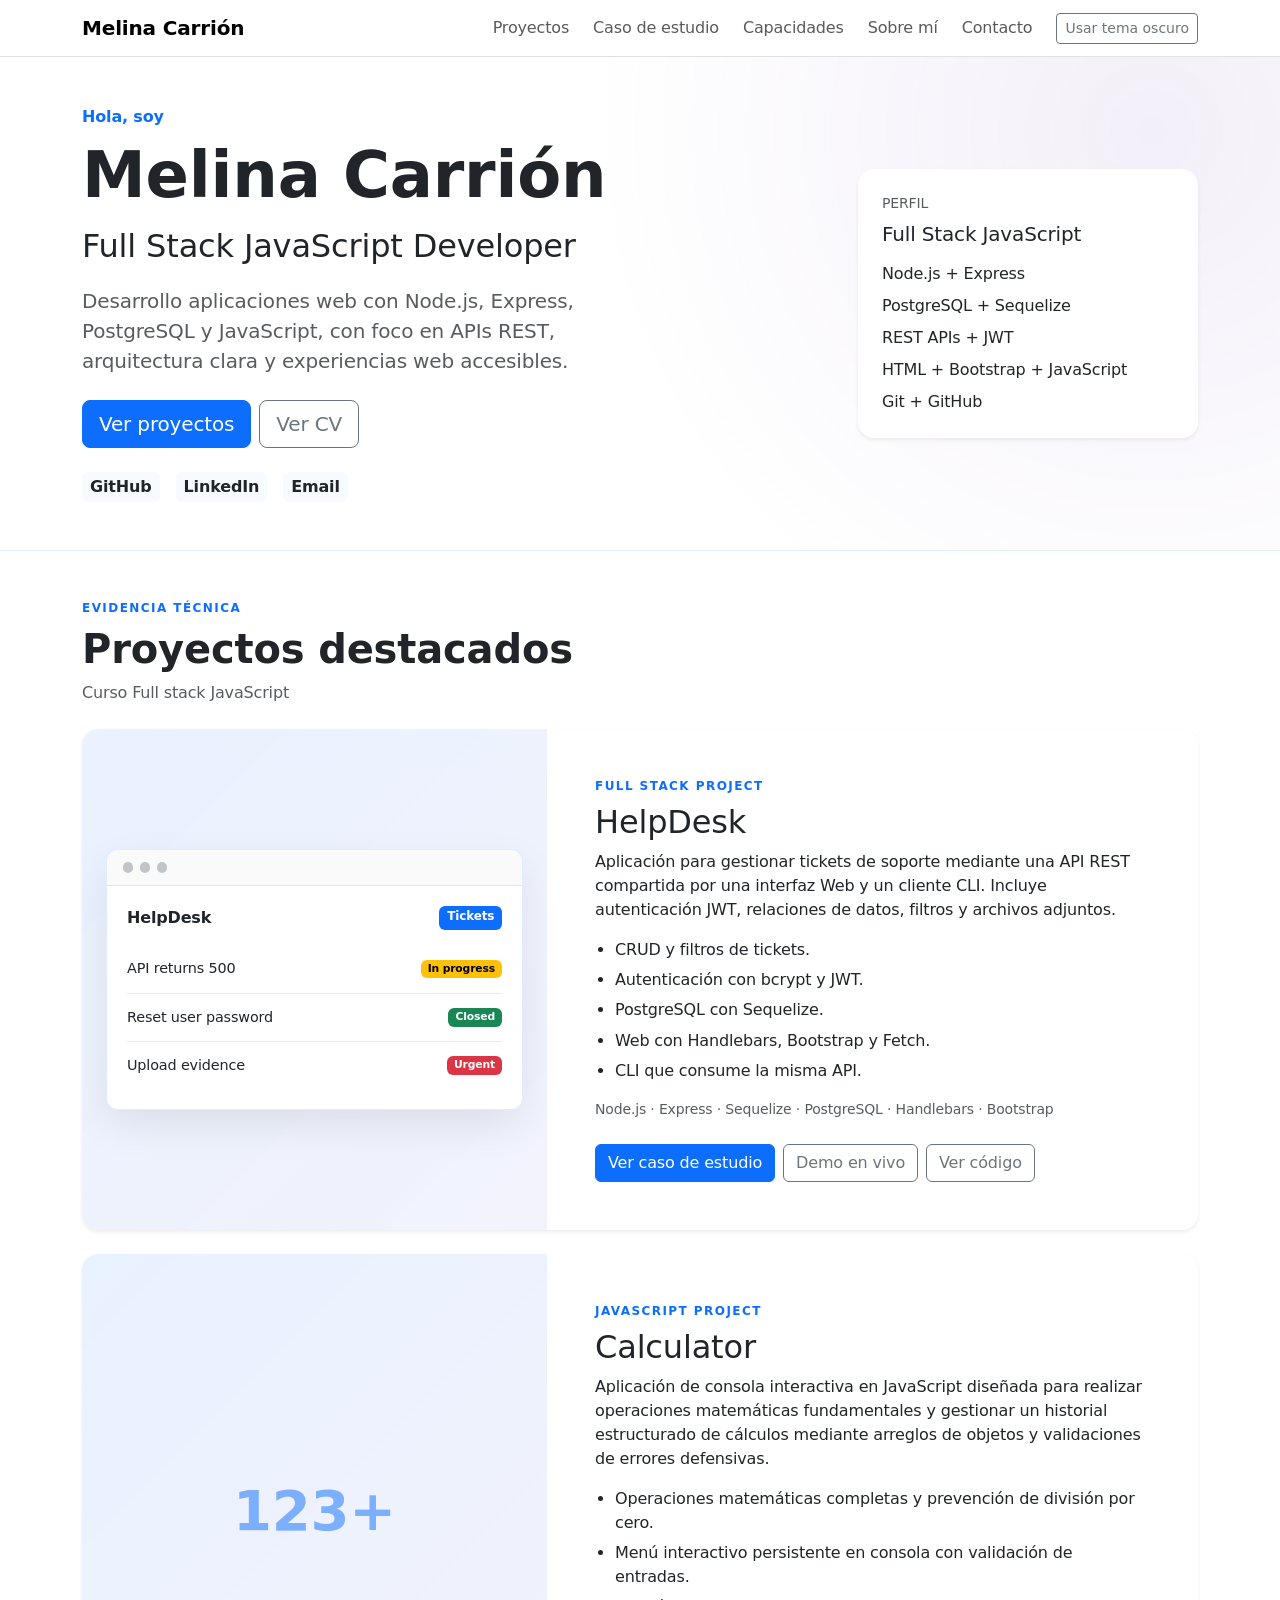
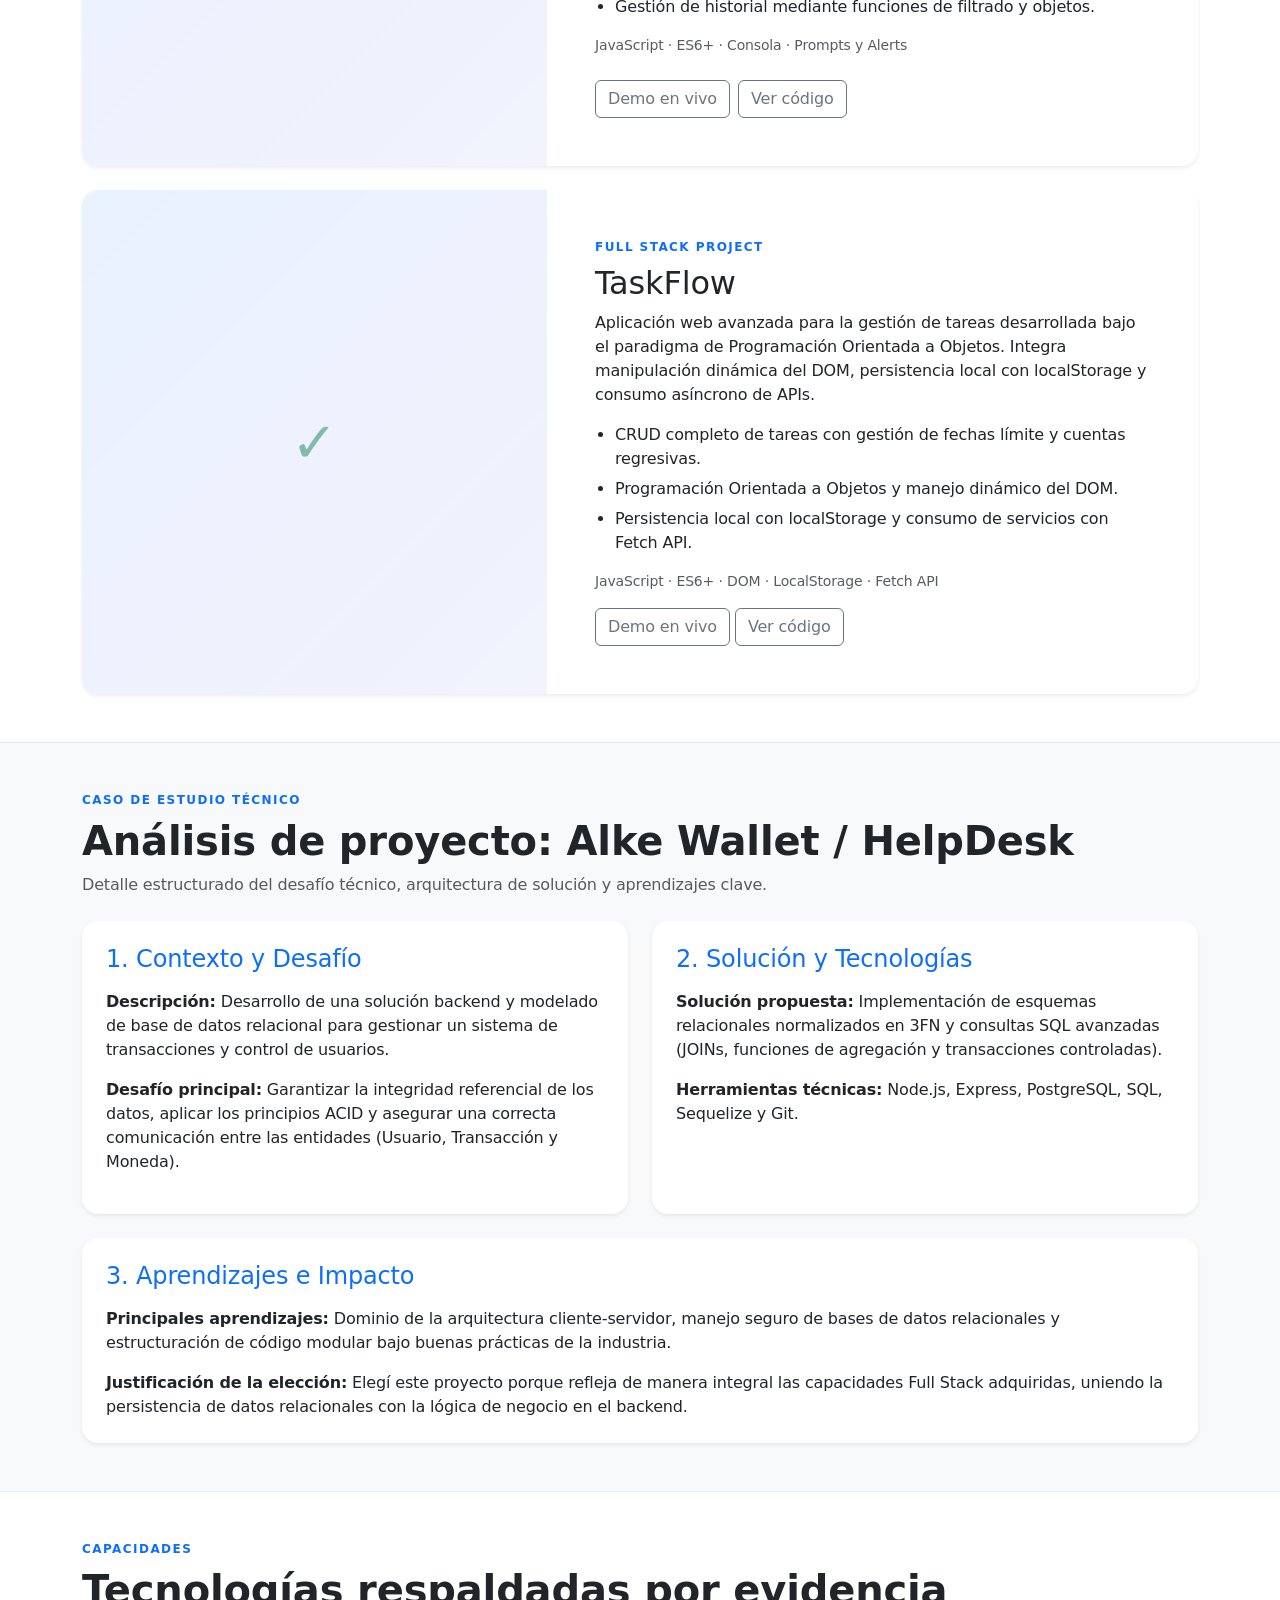
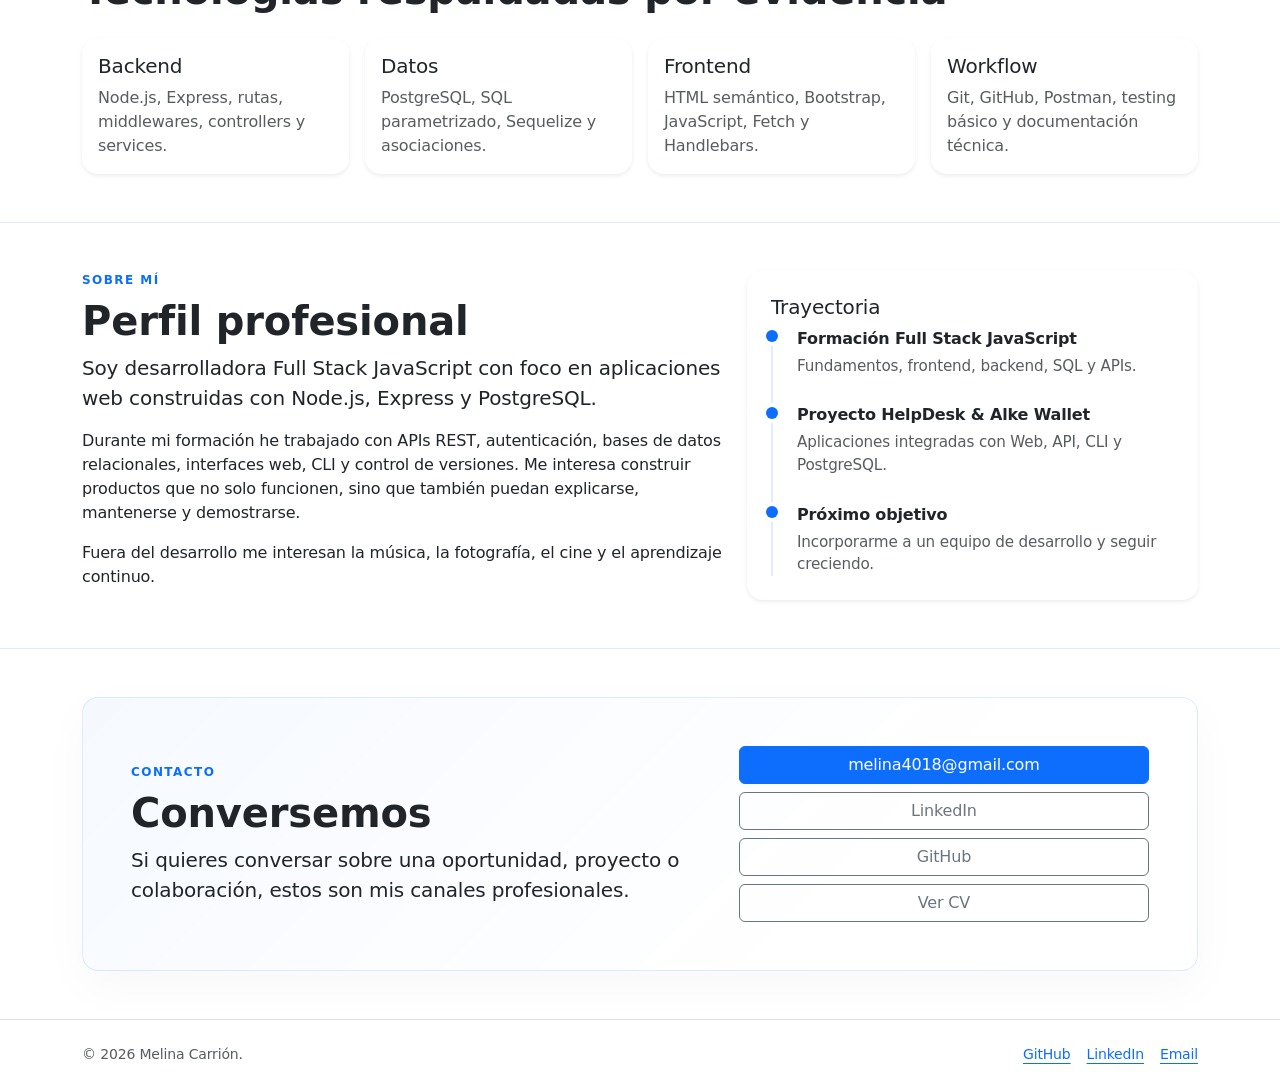
==== index.html @ 0a24166a "Actualización portafolio11" ====
<!DOCTYPE html>
<!--
  index.html
  ==========
  Página principal del portafolio.

  Responsabilidades:
  - presentar identidad profesional;
  - destacar proyectos;
  - mostrar capacidades y trayectoria;
  - mantener los enlaces de contacto a mano (Gmail, LinkedIn, GitHub);
  - entregar metadata SEO/social;
  - enlazar al CV y al caso de estudio de HelpDesk.

  Este archivo es ESTÁTICO: GitHub Pages puede publicarlo sin Node ni Express.
-->
<html lang="es" data-bs-theme="light">
<head>
  <!-- =========================================================
        1. METADATOS BASE DEL DOCUMENTO
        ========================================================= -->

  <!-- UTF-8 permite representar correctamente tildes, ñ y otros caracteres. -->
  <meta charset="UTF-8">
  <!--
    Viewport responsive:
    hace que el ancho de la página siga el ancho real del dispositivo.
  -->
  <meta name="viewport" content="width=device-width, initial-scale=1">

  <!--
    <title>:
    aparece en la pestaña del navegador y es una señal importante para SEO.
    Debe identificar a la persona y su rol sin ser genérico.
  -->
  <title>Melina Carrión | Full Stack JavaScript Developer</title>
  <!--
    Meta description:
    resume la página para buscadores y puede utilizarse como snippet.
  -->
  <meta
    name="description"
    content="Portafolio de Melina Carrión, desarrolladora Full Stack JavaScript. Proyectos con Node.js, Express, PostgreSQL y APIs REST."
  >
  <!--
    index,follow:
    permitimos que la Home sea indexada y que los crawlers sigan sus enlaces.
    No es necesario declararlo siempre, pero aquí lo dejamos explícito.
  -->
  <meta name="robots" content="index,follow">

  <!--
    REEMPLAZAR carrion-cabello y portfolio por los datos reales antes de publicar.
  -->
  <link
    rel="canonical"
    href="https://carrion-cabello.github.io/portfolio/"
  >

  <!-- =========================================================
        2. OPEN GRAPH Y PREVIEWS SOCIALES
        ========================================================= -->

  <meta
    property="og:title"
    content="Melina Carrión — Full Stack JavaScript Developer"
  >
  <meta
    property="og:description"
    content="Portafolio con proyectos Full Stack JavaScript en Node.js, Express y PostgreSQL."
  >
  <meta property="og:type" content="website">
  <meta
    property="og:url"
    content="https://carrion-cabello.github.io/portfolio/"
  >

  <!--
    Twitter/X Card:
    conjunto de metadatos complementarios para previews sociales.
  -->
  <meta name="twitter:card" content="summary">
  <meta
    name="twitter:title"
    content="Melina Carrión — Full Stack JavaScript Developer"
  >
  <meta
    name="twitter:description"
    content="Portafolio con proyectos Full Stack JavaScript."
  >

  <!-- =========================================================
        3. TEMA CLARO / OSCURO ANTES DEL PRIMER PINTADO
        ========================================================= -->

  <script>
    (() => {
      const savedTheme = localStorage.getItem("portfolio-theme");
      const preferredTheme = window.matchMedia("(prefers-color-scheme: dark)").matches
        ? "dark"
        : "light";

      document.documentElement.setAttribute(
        "data-bs-theme",
        savedTheme ?? preferredTheme
      );
    })();
  </script>

  <!-- =========================================================
        4. DATOS ESTRUCTURADOS JSON-LD
        ========================================================= -->

  <script type="application/ld+json">
  {
    "@context": "https://schema.org",
    "@graph": [
      {
        "@type": "Person",
        "@id": "https://carrion-cabello.github.io/portfolio/#person",
        "name": "Melina Carrión",
        "url": "https://carrion-cabello.github.io/portfolio/",
        "jobTitle": "Full Stack JavaScript Developer",
        "email": "melina4018@gmail.com",
        "sameAs": [
          "https://github.com/carrion-cabello",
          "https://www.linkedin.com/in/melina-carri%C3%B3n-519546401/"
        ],
        "knowsAbout": [
          "JavaScript",
          "Node.js",
          "Express",
          "PostgreSQL",
          "REST APIs"
        ]
      },
      {
        "@type": "WebSite",
        "@id": "https://carrion-cabello.github.io/portfolio/#website",
        "name": "Melina Carrión — Portfolio",
        "url": "https://carrion-cabello.github.io/portfolio/",
        "inLanguage": "es",
        "author": {
          "@id": "https://carrion-cabello.github.io/portfolio/#person"
        }
      }
    ]
  }
  </script>

  <!-- =========================================================
        5. ESTILOS
        ========================================================= -->

  <link
    href="https://cdn.jsdelivr.net/npm/bootstrap@5.3.8/dist/css/bootstrap.min.css"
    rel="stylesheet"
    integrity="sha384-sRIl4kxILFvY47J16cr9ZwB07vP4J8+LH7qKQnuqkuIAvNWLzeN8tE5YBujZqJLB"
    crossorigin="anonymous"
  >
  <link rel="stylesheet" href="./css/styles.css">
</head>

<body>
  <!-- =========================================================
        6. ACCESIBILIDAD: SALTAR AL CONTENIDO
        ========================================================= -->

  <a class="skip-link" href="#main-content">
    Saltar al contenido principal
  </a>

  <!-- =========================================================
        7. HEADER / NAVBAR
        ========================================================= -->

  <header class="sticky-top border-bottom bg-body">
    <nav
      class="navbar navbar-expand-lg"
      aria-label="Navegación principal"
    >
      <div class="container">
        <a class="navbar-brand fw-bold" href="./index.html">
          Melina Carrión
        </a>

        <button
          class="navbar-toggler"
          type="button"
          data-bs-toggle="collapse"
          data-bs-target="#mainNavbar"
          aria-controls="mainNavbar"
          aria-expanded="false"
          aria-label="Abrir navegación"
        >
          <span class="navbar-toggler-icon"></span>
        </button>

        <div class="collapse navbar-collapse" id="mainNavbar">
          <ul class="navbar-nav ms-auto align-items-lg-center gap-lg-2">
            <li class="nav-item">
              <a class="nav-link" href="#projects">Proyectos</a>
            </li>
            <li class="nav-item">
              <a class="nav-link" href="#case-study">Caso de estudio</a>
            </li>
            <li class="nav-item">
              <a class="nav-link" href="#skills">Capacidades</a>
            </li>
            <li class="nav-item">
              <a class="nav-link" href="#about">Sobre mí</a>
            </li>
            <li class="nav-item">
              <a class="nav-link" href="#contact">Contacto</a>
            </li>
            <li class="nav-item ms-lg-2">
              <button
                id="themeToggle"
                class="btn btn-outline-secondary btn-sm"
                type="button"
                aria-pressed="false"
              >
                Cambiar tema
              </button>
            </li>
          </ul>
        </div>
      </div>
    </nav>
  </header>

  <!-- =========================================================
        8. CONTENIDO PRINCIPAL
        ========================================================= -->
  <main id="main-content">

    <!-- =======================================================
         HERO
         ======================================================= -->
    <section class="hero-section py-5 py-lg-6" aria-labelledby="hero-title">
      <div class="container">
        <div class="row align-items-center g-5">
          <div class="col-lg-8">
            <p class="text-primary fw-semibold mb-2">
              Hola, soy
            </p>

            <h1 id="hero-title" class="display-3 fw-bold text-balance">
              Melina Carrión
            </h1>

            <p class="fs-2 mb-3">
              Full Stack JavaScript Developer
            </p>

            <p class="lead text-body-secondary col-xl-9">
              Desarrollo aplicaciones web con Node.js, Express, PostgreSQL
              y JavaScript, con foco en APIs REST, arquitectura clara y
              experiencias web accesibles.
            </p>

            <div class="d-flex flex-wrap gap-2 mt-4">
              <a href="#projects" class="btn btn-primary btn-lg">
                Ver proyectos
              </a>
              <a href="./cv.html" class="btn btn-outline-secondary btn-lg">
                Ver CV
              </a>
            </div>

            <!-- ENLACES PROFESIONALES (Sin teléfono) -->
            <nav
              class="d-flex flex-wrap gap-3 mt-4 professional-links"
              aria-label="Enlaces profesionales"
            >
              <a href="https://github.com/carrion-cabello" target="_blank" rel="noopener noreferrer">GitHub</a>
              <a href="https://www.linkedin.com/in/melina-carri%C3%B3n-519546401/" target="_blank" rel="noopener noreferrer">LinkedIn</a>
              <a href="mailto:melina4018@gmail.com">Email</a>
            </nav>
          </div>

          <div class="col-lg-4">
            <aside class="card border-0 shadow-sm">
              <div class="card-body p-4">
                <p class="small text-uppercase text-body-secondary mb-2">
                  Perfil
                </p>
                <p class="h5 mb-3">
                  Full Stack JavaScript
                </p>
                <ul class="list-unstyled mb-0 d-grid gap-2">
                  <li>Node.js + Express</li>
                  <li>PostgreSQL + Sequelize</li>
                  <li>REST APIs + JWT</li>
                  <li>HTML + Bootstrap + JavaScript</li>
                  <li>Git + GitHub</li>
                </ul>
              </div>
            </aside>
          </div>
        </div>
      </div>
    </section>

    <!-- =======================================================
         PROYECTOS DESTACADOS
         ======================================================= -->
<!-- =======================================================
         PROYECTOS DESTACADOS
         ======================================================= -->
    <section
      id="projects"
      class="section-block py-5"
      aria-labelledby="projects-title"
    >
      <div class="container">
        <div class="section-heading mb-4">
          <p class="eyebrow">Evidencia técnica</p>
          <h2 id="projects-title" class="display-6 fw-bold">
            Proyectos destacados
          </h2>
          <p class="text-body-secondary col-lg-8 mb-0">
            Curso Full stack JavaScript
          </p>
        </div>

        <!-- Proyecto 1: HelpDesk -->
        <article class="card project-card border-0 shadow-sm overflow-hidden mb-4">
          <div class="row g-0">
            <div class="col-lg-5">
              <div
                class="project-visual h-100 p-4 d-flex align-items-center"
                role="img"
                aria-label="Vista representativa del gestor de tickets HelpDesk"
              >
                <div class="mock-window w-100">
                  <div class="mock-window-bar">
                    <span></span><span></span><span></span>
                  </div>
                  <div class="mock-window-body">
                    <div class="d-flex justify-content-between gap-2 mb-3">
                      <strong>HelpDesk</strong>
                      <span class="badge text-bg-primary">Tickets</span>
                    </div>
                    <div class="mock-ticket">
                      <span>API returns 500</span>
                      <span class="badge text-bg-warning">In progress</span>
                    </div>
                    <div class="mock-ticket">
                      <span>Reset user password</span>
                      <span class="badge text-bg-success">Closed</span>
                    </div>
                    <div class="mock-ticket">
                      <span>Upload evidence</span>
                      <span class="badge text-bg-danger">Urgent</span>
                    </div>
                  </div>
                </div>
              </div>
            </div>

            <div class="col-lg-7">
              <div class="card-body p-4 p-lg-5">
                <p class="eyebrow">Full Stack Project</p>
                <h3 class="card-title h2">HelpDesk</h3>
                <p class="card-text">
                  Aplicación para gestionar tickets de soporte mediante una API REST compartida por una interfaz Web y un cliente CLI. Incluye autenticación JWT, relaciones de datos, filtros y archivos adjuntos.
                </p>

                <ul class="project-points">
                  <li>CRUD y filtros de tickets.</li>
                  <li>Autenticación con bcrypt y JWT.</li>
                  <li>PostgreSQL con Sequelize.</li>
                  <li>Web con Handlebars, Bootstrap y Fetch.</li>
                  <li>CLI que consume la misma API.</li>
                </ul>

                <p class="small text-body-secondary">
                  Node.js · Express · Sequelize · PostgreSQL · Handlebars · Bootstrap
                </p>

                <div class="d-flex flex-wrap gap-2 mt-4">
                  <a href="./projects/helpdesk.html" class="btn btn-primary">
                    Ver caso de estudio
                  </a>
                  <a href="https://github.com/carrion-cabello/helpdesk.git" class="btn btn-outline-secondary" target="_blank" rel="noopener noreferrer">
                    Demo en vivo
                  </a>
                  <a href="https://github.com/carrion-cabello/helpdesk" class="btn btn-outline-secondary" target="_blank" rel="noopener noreferrer">
                    Ver código
                  </a>
                </div>
              </div>
            </div>
          </div>
        </article>

        <!-- Proyecto 2: Calculator -->
        <article class="card project-card border-0 shadow-sm overflow-hidden mb-4">
          <div class="row g-0">
            <div class="col-lg-5">
              <div class="project-visual h-100 p-4 d-flex align-items-center justify-content-center">
                <span class="display-4 fw-bold text-primary opacity-50">123+</span>
              </div>
            </div>

            <div class="col-lg-7">
              <div class="card-body p-4 p-lg-5">
                <p class="eyebrow">JavaScript Project</p>
                <h3 class="card-title h2">Calculator</h3>
                <p class="card-text">
                  Aplicación de consola interactiva en JavaScript diseñada para realizar operaciones matemáticas fundamentales y gestionar un historial estructurado de cálculos mediante arreglos de objetos y validaciones de errores defensivas.
                </p>

                <ul class="project-points">
                  <li>Operaciones matemáticas completas y prevención de división por cero.</li>
                  <li>Menú interactivo persistente en consola con validación de entradas.</li>
                  <li>Gestión de historial mediante funciones de filtrado y objetos.</li>
                </ul>
                
                <p class="small text-body-secondary">
                  JavaScript · ES6+ · Consola · Prompts y Alerts
                </p>
                
                <div class="d-flex flex-wrap gap-2 mt-4">
                  <a href="https://github.com/carrion-cabello/calculator.git" class="btn btn-outline-secondary" target="_blank" rel="noopener noreferrer">
                    Demo en vivo
                  </a>
                  <a href="https://github.com/carrion-cabello/calculator" class="btn btn-outline-secondary" target="_blank" rel="noopener noreferrer">
                    Ver código
                  </a>
                </div>
              </div>
            </div>
          </div>
        </article>

        <!-- Proyecto 3: TaskFlow -->
        <article class="card project-card border-0 shadow-sm overflow-hidden">
          <div class="row g-0">
            <div class="col-lg-5">
              <div class="project-visual h-100 p-4 d-flex align-items-center justify-content-center">
                <span class="display-4 fw-bold text-success opacity-50">✓</span>
              </div>
            </div>

            <div class="col-lg-7">
              <div class="card-body p-4 p-lg-5">
                <p class="eyebrow">Full Stack Project</p>
                <h3 class="card-title h2">TaskFlow</h3>
                <p class="card-text">
                  Aplicación web avanzada para la gestión de tareas desarrollada bajo
                  el paradigma de Programación Orientada a Objetos. Integra manipulación
                  dinámica del DOM, persistencia local con localStorage y consumo asíncrono de APIs.
                </p>

                <ul class="project-points">
                  <li>CRUD completo de tareas con gestión de fechas límite y cuentas regresivas.</li>
                  <li>Programación Orientada a Objetos y manejo dinámico del DOM.</li>
                  <li>Persistencia local con localStorage y consumo de servicios con Fetch API.</li>
                </ul>

                <p class="small text-body-secondary">
                  JavaScript · ES6+ · DOM · LocalStorage · Fetch API
                </p>

                
                  </a>
                  <a href="https://github.com/carrion-cabello/taskflow.git" class="btn btn-outline-secondary" target="_blank" rel="noopener noreferrer">
                    Demo en vivo
                  </a>
                  <a href="https://github.com/carrion-cabello/taskflow" class="btn btn-outline-secondary" target="_blank" rel="noopener noreferrer">
                    Ver código
                  </a>
                </div>
              </div>
            </div>
          </div>
        </article>

      </div>
    </section>

    <!-- =======================================================
         CASO DE ESTUDIO
         ======================================================= -->
    <section
      id="case-study"
      class="section-block py-5 bg-body-tertiary"
      aria-labelledby="case-study-title"
    >
      <div class="container">
        <div class="section-heading mb-4">
          <p class="eyebrow">Caso de estudio técnico</p>
          <h2 id="case-study-title" class="display-6 fw-bold">
            Análisis de proyecto: Alke Wallet / HelpDesk
          </h2>
          <p class="text-body-secondary col-lg-8 mb-0">
            Detalle estructurado del desafío técnico, arquitectura de solución y aprendizajes clave.
          </p>
        </div>

        <div class="row g-4">
          <div class="col-lg-6">
            <div class="card border-0 shadow-sm h-100 p-4">
              <h3 class="h4 text-primary mb-3">1. Contexto y Desafío</h3>
              <p><strong>Descripción:</strong> Desarrollo de una solución backend y modelado de base de datos relacional para gestionar un sistema de transacciones y control de usuarios.</p>
              <p><strong>Desafío principal:</strong> Garantizar la integridad referencial de los datos, aplicar los principios ACID y asegurar una correcta comunicación entre las entidades (Usuario, Transacción y Moneda).</p>
            </div>
          </div>

          <div class="col-lg-6">
            <div class="card border-0 shadow-sm h-100 p-4">
              <h3 class="h4 text-primary mb-3">2. Solución y Tecnologías</h3>
              <p><strong>Solución propuesta:</strong> Implementación de esquemas relacionales normalizados en 3FN y consultas SQL avanzadas (JOINs, funciones de agregación y transacciones controladas).</p>
              <p><strong>Herramientas técnicas:</strong> Node.js, Express, PostgreSQL, SQL, Sequelize y Git.</p>
            </div>
          </div>

          <div class="col-12">
            <div class="card border-0 shadow-sm p-4">
              <h3 class="h4 text-primary mb-3">3. Aprendizajes e Impacto</h3>
              <p><strong>Principales aprendizajes:</strong> Dominio de la arquitectura cliente-servidor, manejo seguro de bases de datos relacionales y estructuración de código modular bajo buenas prácticas de la industria.</p>
              <p class="mb-0"><strong>Justificación de la elección:</strong> Elegí este proyecto porque refleja de manera integral las capacidades Full Stack adquiridas, uniendo la persistencia de datos relacionales con la lógica de negocio en el backend.</p>
            </div>
          </div>
        </div>
      </div>
    </section>

    <!-- =======================================================
         CAPACIDADES
         ======================================================= -->
    <section
      id="skills"
      class="section-block py-5"
      aria-labelledby="skills-title"
    >
      <div class="container">
        <p class="eyebrow">Capacidades</p>
        <h2 id="skills-title" class="display-6 fw-bold mb-4">
          Tecnologías respaldadas por evidencia
        </h2>

        <div class="row g-3">
          <div class="col-md-6 col-xl-3">
            <article class="card h-100 border-0 shadow-sm">
              <div class="card-body">
                <h3 class="h5">Backend</h3>
                <p class="text-body-secondary mb-0">
                  Node.js, Express, rutas, middlewares, controllers y services.
                </p>
              </div>
            </article>
          </div>

          <div class="col-md-6 col-xl-3">
            <article class="card h-100 border-0 shadow-sm">
              <div class="card-body">
                <h3 class="h5">Datos</h3>
                <p class="text-body-secondary mb-0">
                  PostgreSQL, SQL parametrizado, Sequelize y asociaciones.
                </p>
              </div>
            </article>
          </div>

          <div class="col-md-6 col-xl-3">
            <article class="card h-100 border-0 shadow-sm">
              <div class="card-body">
                <h3 class="h5">Frontend</h3>
                <p class="text-body-secondary mb-0">
                  HTML semántico, Bootstrap, JavaScript, Fetch y Handlebars.
                </p>
              </div>
            </article>
          </div>

          <div class="col-md-6 col-xl-3">
            <article class="card h-100 border-0 shadow-sm">
              <div class="card-body">
                <h3 class="h5">Workflow</h3>
                <p class="text-body-secondary mb-0">
                  Git, GitHub, Postman, testing básico y documentación técnica.
                </p>
              </div>
            </article>
          </div>
        </div>
      </div>
    </section>

    <!-- =======================================================
         ABOUT / TRAYECTORIA
         ======================================================= -->
    <section
      id="about"
      class="section-block py-5"
      aria-labelledby="about-title"
    >
      <div class="container">
        <div class="row g-4">
          <div class="col-lg-7">
            <p class="eyebrow">Sobre mí</p>
            <h2 id="about-title" class="display-6 fw-bold">
              Perfil profesional
            </h2>
            <p class="lead">
              Soy desarrolladora Full Stack JavaScript con foco en aplicaciones
              web construidas con Node.js, Express y PostgreSQL.
            </p>
            <p>
              Durante mi formación he trabajado con APIs REST, autenticación,
              bases de datos relacionales, interfaces web, CLI y control de
              versiones. Me interesa construir productos que no solo funcionen,
              sino que también puedan explicarse, mantenerse y demostrarse.
            </p>
            <p class="mb-0">
              Fuera del desarrollo me interesan la música, la fotografía, el cine y el
              aprendizaje continuo.
            </p>
          </div>

          <div class="col-lg-5">
            <aside class="card h-100 border-0 shadow-sm">
              <div class="card-body p-4">
                <h3 class="h5">Trayectoria</h3>
                <ol class="timeline list-unstyled mb-0">
                  <li>
                    <strong>Formación Full Stack JavaScript</strong>
                    <span>Fundamentos, frontend, backend, SQL y APIs.</span>
                  </li>
                  <li>
                    <strong>Proyecto HelpDesk & Alke Wallet</strong>
                    <span>Aplicaciones integradas con Web, API, CLI y PostgreSQL.</span>
                  </li>
                  <li>
                    <strong>Próximo objetivo</strong>
                    <span>Incorporarme a un equipo de desarrollo y seguir creciendo.</span>
                  </li>
                </ol>
              </div>
            </aside>
          </div>
        </div>
      </div>
    </section>

    <!-- =======================================================
         CONTACTO (Sin teléfono)
         ======================================================= -->
    <section
      id="contact"
      class="section-block py-5"
      aria-labelledby="contact-title"
    >
      <div class="container">
        <div class="contact-panel p-4 p-lg-5 rounded-4">
          <div class="row align-items-center g-4">
            <div class="col-lg-7">
              <p class="eyebrow">Contacto</p>
              <h2 id="contact-title" class="display-6 fw-bold">
                Conversemos
              </h2>
              <p class="lead mb-0">
                Si quieres conversar sobre una oportunidad, proyecto o
                colaboración, estos son mis canales profesionales.
              </p>
            </div>

            <div class="col-lg-5">
              <div class="d-grid gap-2">
                <a class="btn btn-primary" href="mailto:melina4018@gmail.com">
                  melina4018@gmail.com
                </a>
                <a
                  class="btn btn-outline-secondary"
                  href="https://www.linkedin.com/in/melina-carri%C3%B3n-519546401/"
                  target="_blank"
                  rel="noopener noreferrer"
                >
                  LinkedIn
                </a>
                <a
                  class="btn btn-outline-secondary"
                  href="https://github.com/carrion-cabello"
                  target="_blank"
                  rel="noopener noreferrer"
                >
                  GitHub
                </a>
                <a class="btn btn-outline-secondary" href="./cv.html">
                  Ver CV
                </a>
              </div>
            </div>
          </div>
        </div>
      </div>
    </section>
  </main>

  <!-- =========================================================
        9. FOOTER (Sin teléfono)
        ========================================================= -->

  <footer class="border-top py-4">
    <div class="container d-flex flex-column flex-md-row gap-2 justify-content-between">
      <p class="mb-0 small text-body-secondary">
        © <span data-current-year></span> Melina Carrión.
      </p>
      <nav class="d-flex flex-wrap gap-3 small" aria-label="Enlaces del pie">
        <a href="https://github.com/carrion-cabello" target="_blank" rel="noopener noreferrer">GitHub</a>
        <a href="https://www.linkedin.com/in/melina-carri%C3%B3n-519546401/" target="_blank" rel="noopener noreferrer">LinkedIn</a>
        <a href="mailto:melina4018@gmail.com">Email</a>
      </nav>
    </div>
  </footer>

  <!-- =========================================================
        10. JAVASCRIPT
        ========================================================= -->

  <script
    src="https://cdn.jsdelivr.net/npm/bootstrap@5.3.8/dist/js/bootstrap.bundle.min.js"
    integrity="sha384-FKyoEForCGlyvwx9Hj09JcYn3nv7wiPVlz7YYwJrWVcXK/BmnVDxM+D2scQbITxI"
    crossorigin="anonymous"
  ></script>
  <script src="./js/main.js" defer></script>
</body>
</html>
---- css/styles.css ----
/*
  css/styles.css
  ==============
  Estilos propios del portafolio (Rediseño moderno).

  Bootstrap resuelve la mayor parte del layout y los componentes.
  Este archivo aporta identidad visual renovada, accesibilidad y componentes específicos.
*/

/* Variables reutilizables actualizadas con un toque más moderno y estilizado. */
:root {
  --portfolio-surface: rgba(13, 110, 253, 0.03);
  --portfolio-border: rgba(13, 110, 253, 0.12);
  --portfolio-radius: 1rem;
}

/* Desplazamiento suave al usar links internos como #projects. */
html {
  scroll-behavior: smooth;
}

/* Garantiza que el body pueda cubrir al menos toda la ventana. */
body {
  min-height: 100vh;
  letter-spacing: -0.01em;
}

/* Compensa la navbar sticky al navegar por secciones. */
section[id] {
  scroll-margin-top: 5rem;
}

a {
  text-underline-offset: 0.25em;
  transition: all 0.2s ease-in-out;
}

/* Mejora el reparto de texto en títulos. */
.text-balance {
  text-wrap: balance;
}

/* Utilidad propia para espaciados amplios. */
.py-lg-6 {
  padding-top: 6rem;
  padding-bottom: 6rem;
}

/* Skip link de accesibilidad. */
.skip-link {
  position: fixed;
  top: 0.75rem;
  left: 0.75rem;
  z-index: 2000;
  padding: 0.75rem 1rem;
  border-radius: 0.5rem;
  background: var(--bs-primary);
  color: white;
  transform: translateY(-150%);
  transition: transform 0.2s ease;
}

.skip-link:focus {
  transform: translateY(0);
}

/* Fondo decorativo con gradientes suaves para el hero principal. */
.hero-section,
.project-hero {
  background:
    radial-gradient(circle at 90% 15%, rgba(98, 52, 173, 0.08), transparent 35rem),
    var(--bs-body-bg);
}

/* Separador visual entre bloques de contenido. */
.section-block {
  border-top: 1px solid var(--portfolio-border);
}

/* Etiqueta pequeña (Eyebrow). */
.eyebrow {
  margin-bottom: 0.5rem;
  color: var(--bs-primary);
  font-size: 0.75rem;
  font-weight: 800;
  letter-spacing: 0.12em;
  text-transform: uppercase;
}

/* Links profesionales destacados. */
.professional-links a {
  font-weight: 600;
  color: var(--bs-body-color);
  text-decoration: none;
  padding: 0.2rem 0.5rem;
  border-radius: 0.375rem;
  background-color: var(--portfolio-surface);
}

.professional-links a:hover {
  color: var(--bs-primary);
  background-color: rgba(13, 110, 253, 0.08);
}

/* Tarjetas y superficies adaptadas al tema claro/oscuro. */
.project-card,
.card,
.metric-card,
.contact-panel {
  background: var(--bs-body-bg);
  border-radius: var(--portfolio-radius);
  transition: transform 0.25s ease, box-shadow 0.25s ease;
}

/* Efecto de elevación suave al pasar el mouse por las tarjetas de proyectos. */
.project-card:hover {
  transform: translateY(-2px);
  box-shadow: 0 0.75rem 2rem rgba(0, 0, 0, 0.06) !important;
}

.metric-card,
.contact-panel {
  border: 1px solid var(--portfolio-border);
}

/* Mock visual del proyecto HelpDesk con estética tipo terminal moderna. */
.project-visual {
  min-height: 22rem;
  background:
    linear-gradient(135deg, rgba(13, 110, 253, 0.06), rgba(111, 66, 193, 0.04)),
    var(--portfolio-surface);
  border-top-left-radius: var(--portfolio-radius);
  border-bottom-left-radius: var(--portfolio-radius);
}

/* Simulación de ventana de aplicación con bordes difuminados y sombra elegante. */
.mock-window {
  max-width: 44rem;
  overflow: hidden;
  border: 1px solid var(--portfolio-border);
  border-radius: 0.75rem;
  background: var(--bs-body-bg);
  box-shadow: 0 1rem 2.5rem rgba(0, 0, 0, 0.08);
}

/* Barra superior del mock con botones tipo macOS. */
.mock-window-bar {
  display: flex;
  gap: 0.4rem;
  padding: 0.75rem 1rem;
  border-bottom: 1px solid var(--portfolio-border);
  background: rgba(127, 127, 127, 0.04);
}

.mock-window-bar span {
  width: 0.65rem;
  height: 0.65rem;
  border-radius: 50%;
  background: var(--bs-secondary);
  opacity: 0.4;
}

.mock-window-body {
  padding: 1.25rem;
}

/* Tickets simulados dentro del mock. */
.mock-ticket {
  display: flex;
  justify-content: space-between;
  align-items: center;
  gap: 1rem;
  padding: 0.8rem 0;
  border-bottom: 1px solid var(--portfolio-border);
  font-size: 0.9rem;
}

.mock-ticket:last-child {
  border-bottom: 0;
}

.project-points {
  padding-left: 1.25rem;
}

.project-points li + li {
  margin-top: 0.4rem;
}

/* Timeline rediseñada con mejor espaciado y línea sutil. */
.timeline li {
  position: relative;
  padding: 0 0 1.6rem 1.5rem;
  border-left: 2px solid var(--portfolio-border);
}

.timeline li::before {
  position: absolute;
  top: 0.2rem;
  left: -0.45rem;
  width: 0.75rem;
  height: 0.75rem;
  border-radius: 50%;
  background: var(--bs-primary);
  box-shadow: 0 0 0 4px var(--bs-body-bg);
  content: "";
}

.timeline li:last-child {
  padding-bottom: 0;
}

.timeline strong,
.timeline span {
  display: block;
}

.timeline span {
  margin-top: 0.25rem;
  color: var(--bs-secondary-color);
  font-size: 0.95rem;
}

/* Diagrama de arquitectura adaptado. */
.architecture-diagram {
  margin-top: 1.5rem;
  padding: 1.25rem;
  overflow-x: auto;
  border: 1px solid var(--portfolio-border);
  border-radius: var(--portfolio-radius);
  background: var(--portfolio-surface);
}

/* Panel de contacto inferior con un gradiente moderno. */
.contact-panel {
  background:
    linear-gradient(135deg, rgba(13, 110, 253, 0.04), transparent 70%),
    var(--bs-body-bg);
  box-shadow: 0 1rem 3rem rgba(0, 0, 0, 0.03);
}

/* Limita el ancho del CV para mejorar la legibilidad. */
.cv-page {
  max-width: 900px;
}

/* Responsive para pantallas pequeñas. */
@media (max-width: 575.98px) {
  .project-visual {
    min-height: auto;
    border-radius: 0;
  }

  .mock-ticket {
    align-items: flex-start;
    flex-direction: column;
  }
}

/* Modo impresión del CV. */
@media print {
  .no-print,
  header,
  footer {
    display: none !important;
  }

  body {
    color: #000;
    background: #fff;
  }

  a {
    color: inherit;
    text-decoration: none;
  }
}
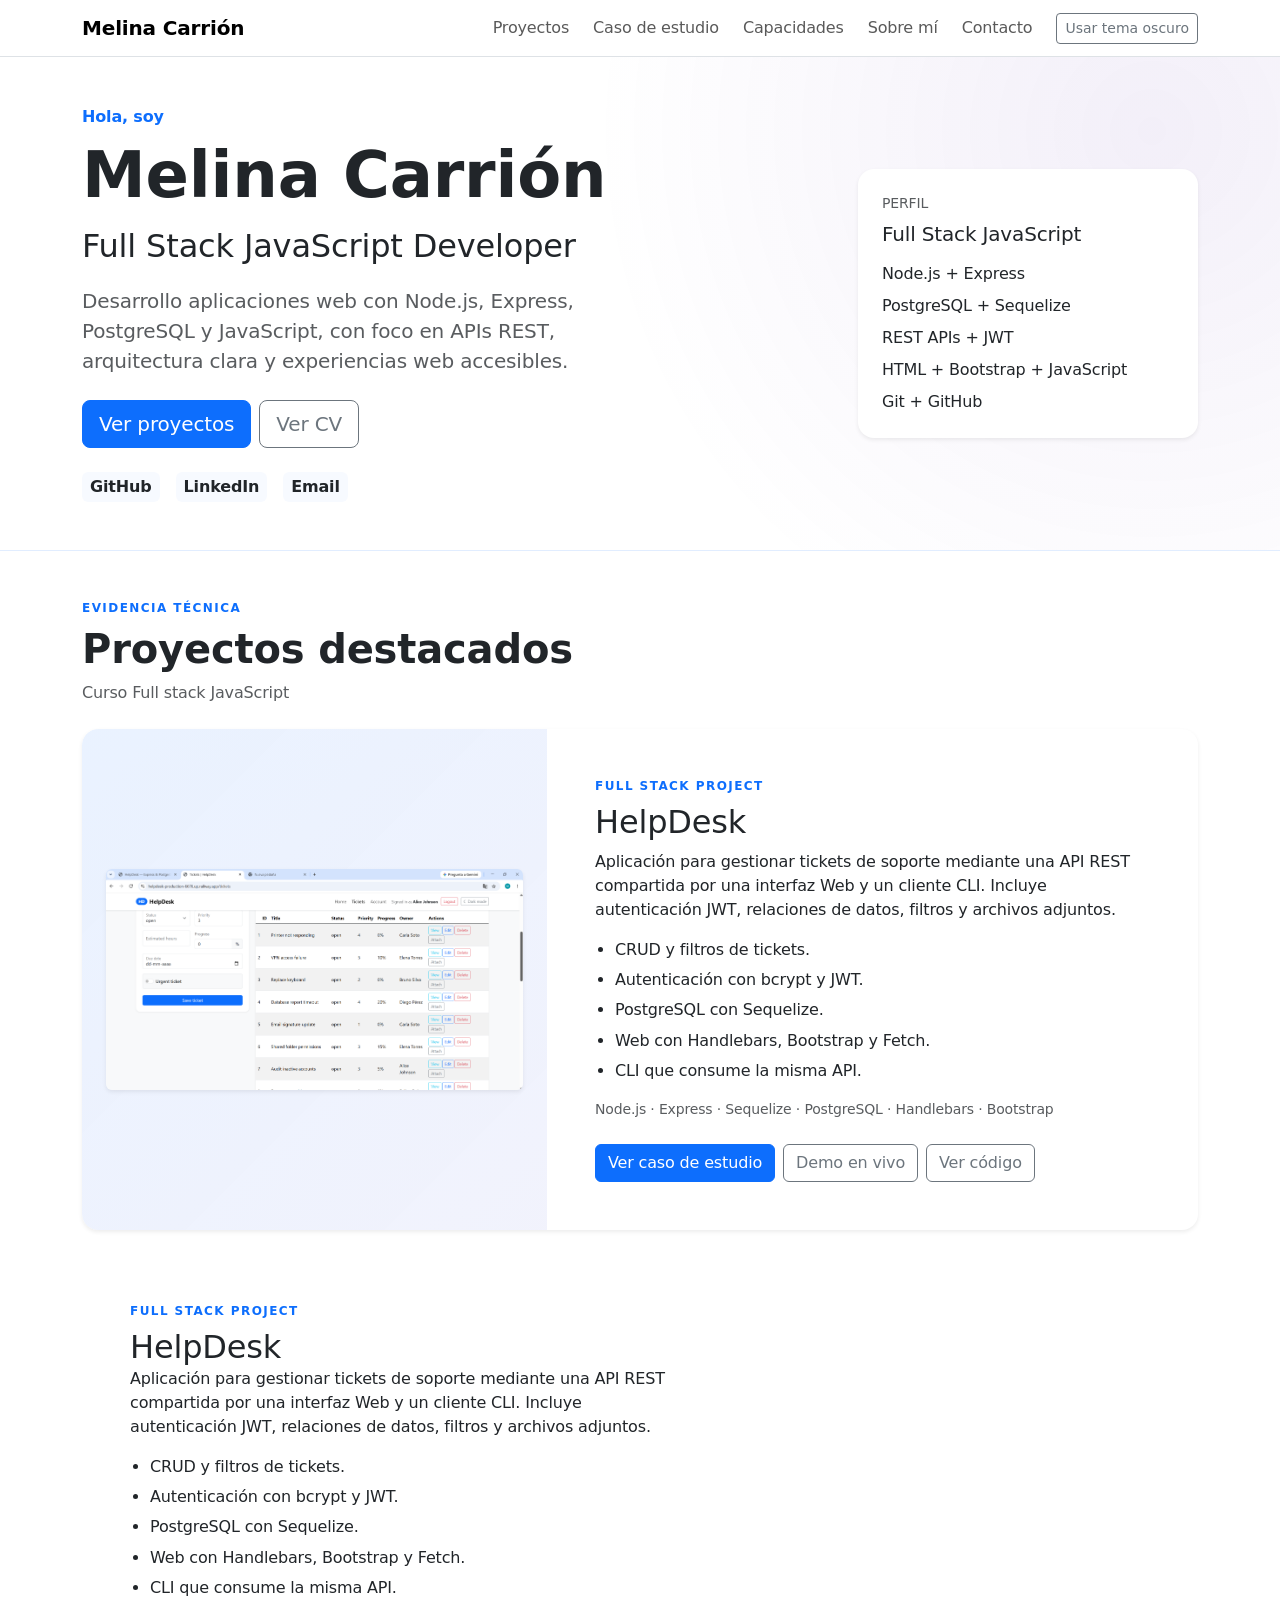
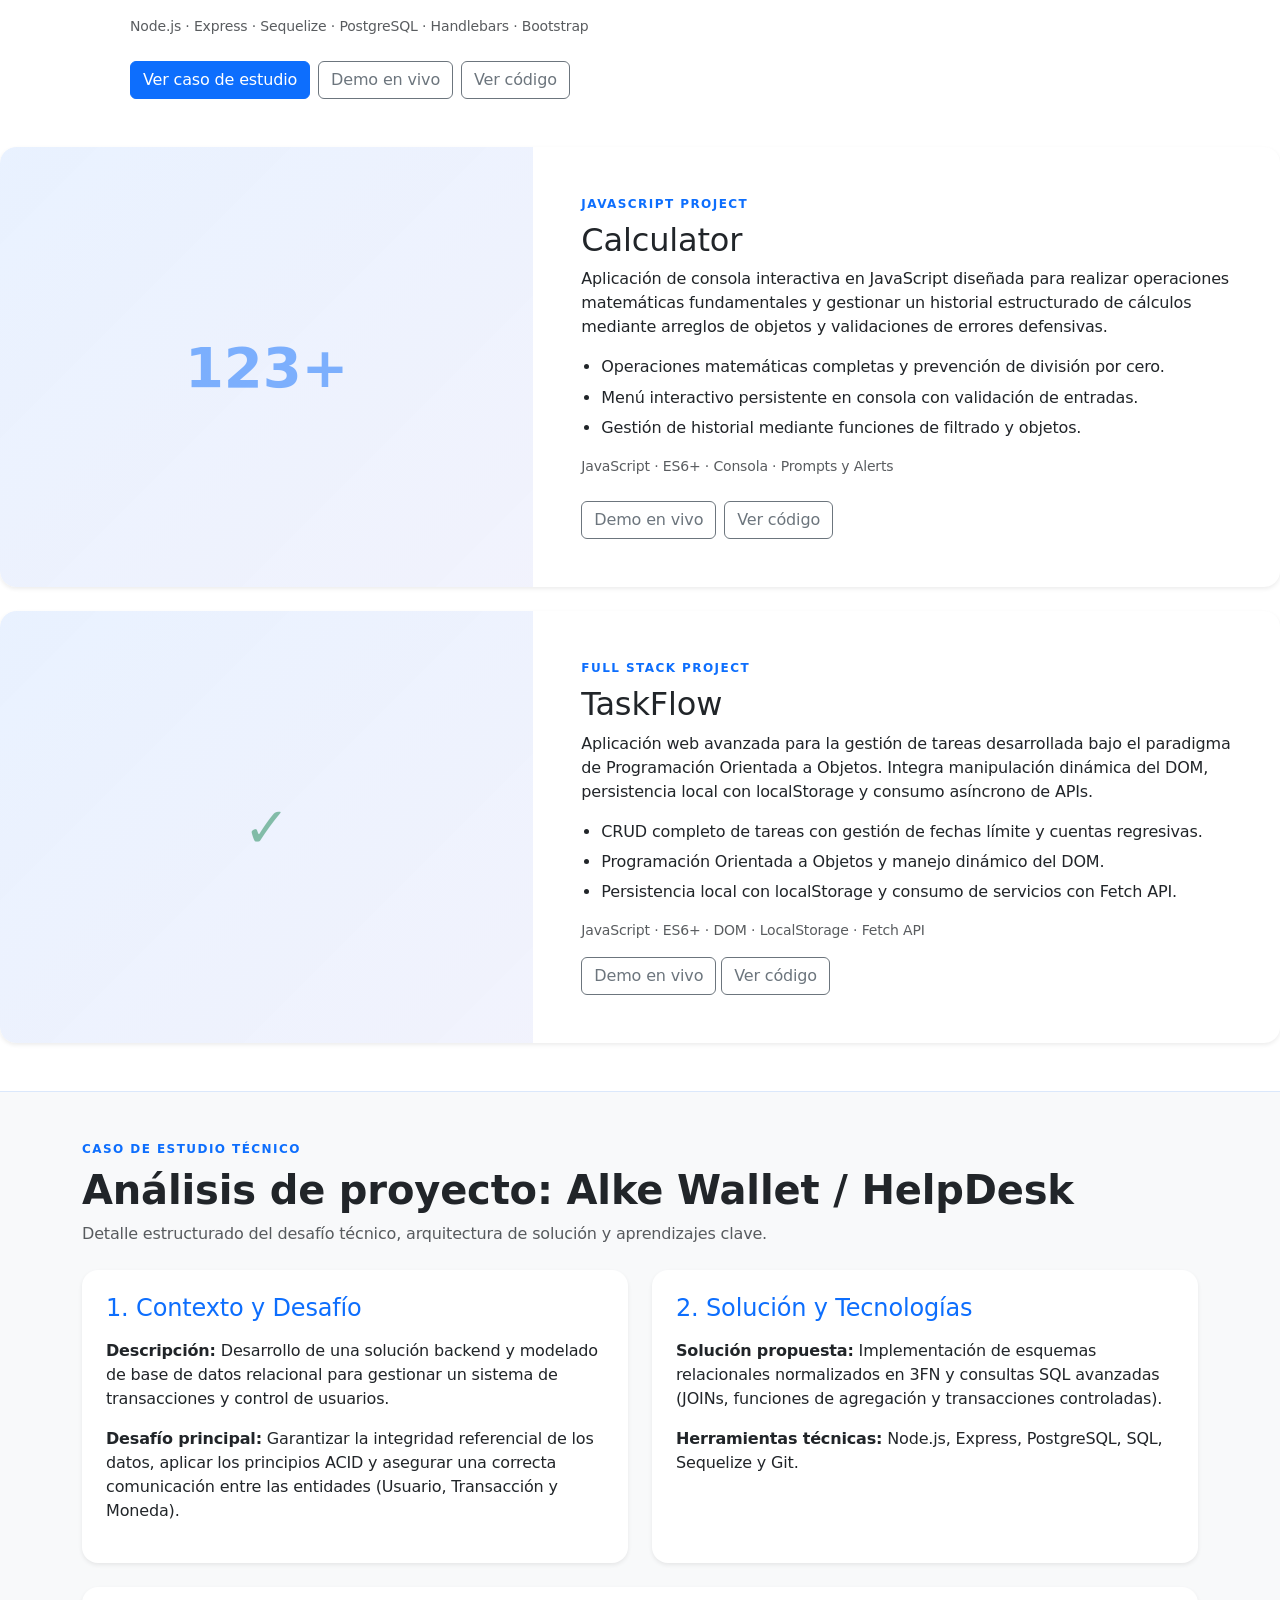
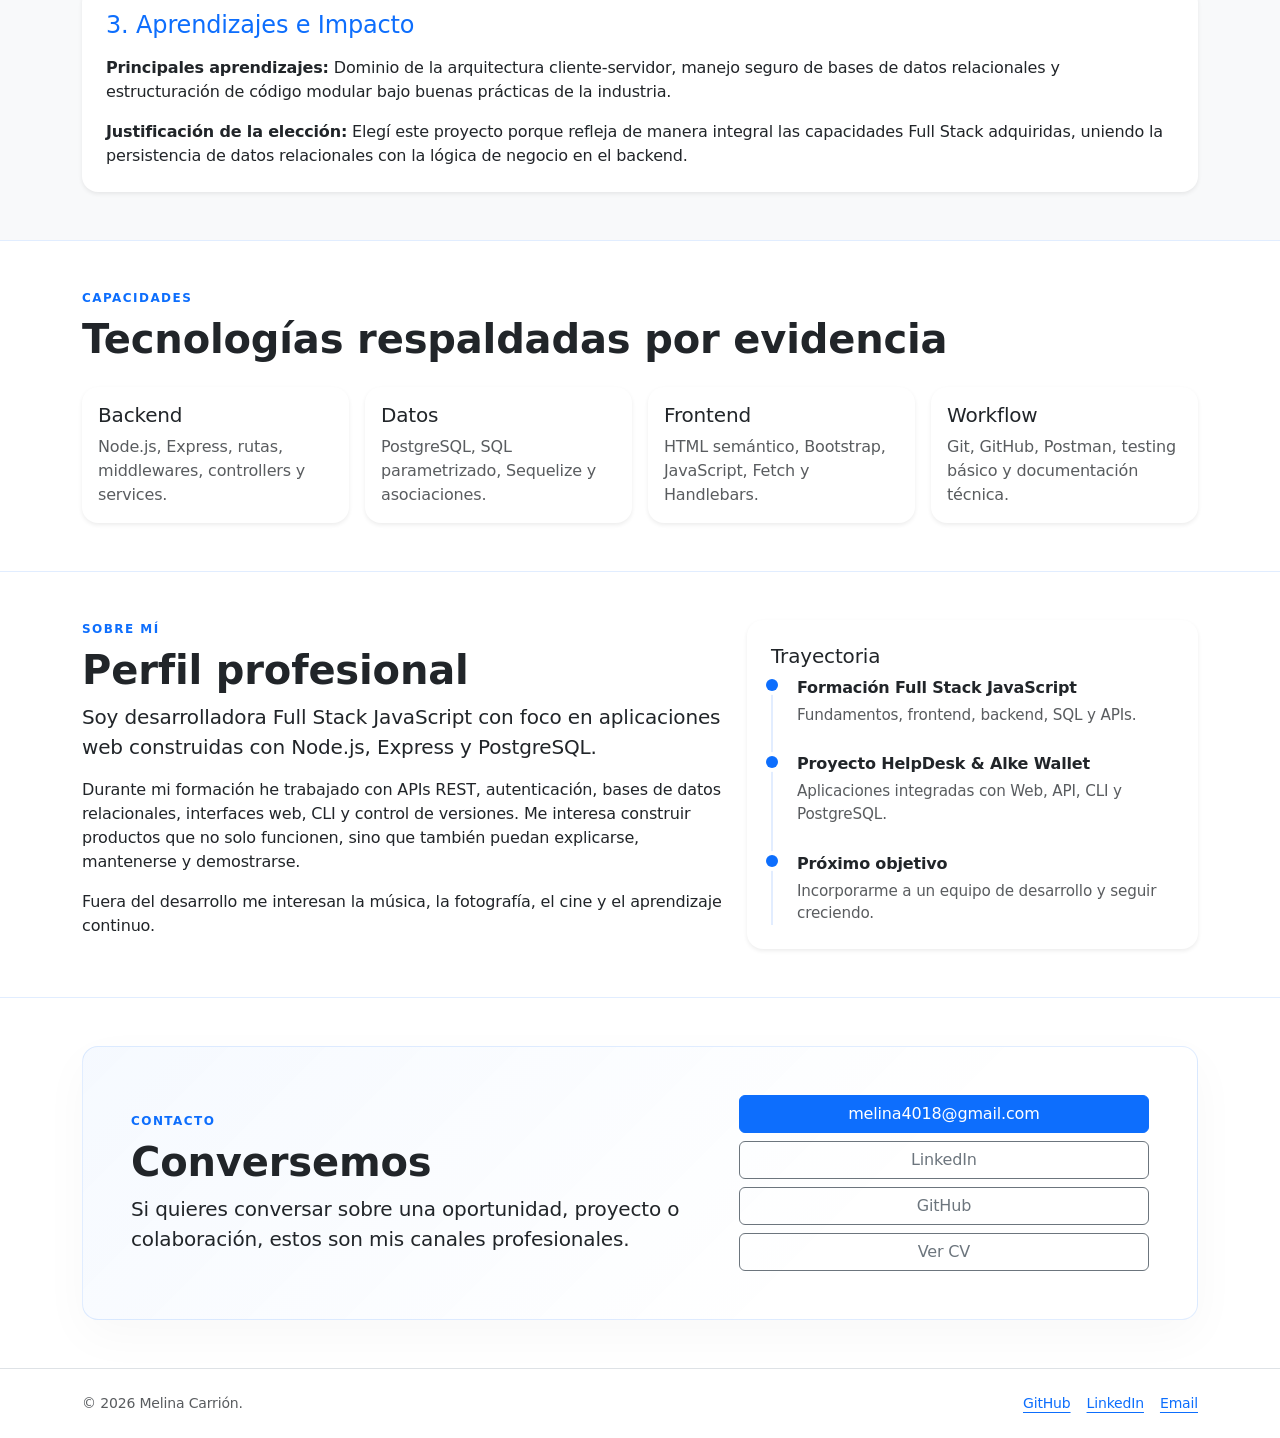
==== commit f9d34041: "Actualización portafolio13" ====
--- a/index.html
+++ b/index.html
@@ -324,7 +324,7 @@
           </p>
         </div>
 
-        <!-- Proyecto 1: HelpDesk -->
+<!-- Proyecto 1: HelpDesk -->
         <article class="card project-card border-0 shadow-sm overflow-hidden mb-4">
           <div class="row g-0">
             <div class="col-lg-5">
@@ -333,31 +333,45 @@
                 role="img"
                 aria-label="Vista representativa del gestor de tickets HelpDesk"
               >
-                <div class="mock-window w-100">
-                  <div class="mock-window-bar">
-                    <span></span><span></span><span></span>
-                  </div>
-                  <div class="mock-window-body">
-                    <div class="d-flex justify-content-between gap-2 mb-3">
-                      <strong>HelpDesk</strong>
-                      <span class="badge text-bg-primary">Tickets</span>
-                    </div>
-                    <div class="mock-ticket">
-                      <span>API returns 500</span>
-                      <span class="badge text-bg-warning">In progress</span>
-                    </div>
-                    <div class="mock-ticket">
-                      <span>Reset user password</span>
-                      <span class="badge text-bg-success">Closed</span>
-                    </div>
-                    <div class="mock-ticket">
-                      <span>Upload evidence</span>
-                      <span class="badge text-bg-danger">Urgent</span>
-                    </div>
-                  </div>
+                <img src="img/HelpDesk.png" alt="Captura de pantalla de la aplicación HelpDesk" class="img-fluid rounded shadow-sm">
+              </div>
+            </div>
+
+            <div class="col-lg-7">
+              <div class="card-body p-4 p-lg-5">
+                <p class="eyebrow">Full Stack Project</p>
+                <h3 class="card-title h2">HelpDesk</h3>
+                <p class="card-text">
+                  Aplicación para gestionar tickets de soporte mediante una API REST compartida por una interfaz Web y un cliente CLI. Incluye autenticación JWT, relaciones de datos, filtros y archivos adjuntos.
+                </p>
+
+                <ul class="project-points">
+                  <li>CRUD y filtros de tickets.</li>
+                  <li>Autenticación con bcrypt y JWT.</li>
+                  <li>PostgreSQL con Sequelize.</li>
+                  <li>Web con Handlebars, Bootstrap y Fetch.</li>
+                  <li>CLI que consume la misma API.</li>
+                </ul>
+
+                <p class="small text-body-secondary">
+                  Node.js · Express · Sequelize · PostgreSQL · Handlebars · Bootstrap
+                </p>
+
+                <div class="d-flex flex-wrap gap-2 mt-4">
+                  <a href="./projects/helpdesk.html" class="btn btn-primary">
+                    Ver caso de estudio
+                  </a>
+                  <a href="https://github.com/carrion-cabello/helpdesk.git" class="btn btn-outline-secondary" target="_blank" rel="noopener noreferrer">
+                    Demo en vivo
+                  </a>
+                  <a href="https://github.com/carrion-cabello/helpdesk" class="btn btn-outline-secondary" target="_blank" rel="noopener noreferrer">
+                    Ver código
+                  </a>
                 </div>
               </div>
             </div>
+          </div>
+        </article>
 
             <div class="col-lg-7">
               <div class="card-body p-4 p-lg-5">
--- a/css/styles.css
+++ b/css/styles.css
@@ -274,4 +274,10 @@
     color: inherit;
     text-decoration: none;
   }
+}
+/* Agrega esto a tu archivo CSS principal */
+.project-visual img {
+  max-width: 100%;
+  height: auto;
+  display: block;
 }
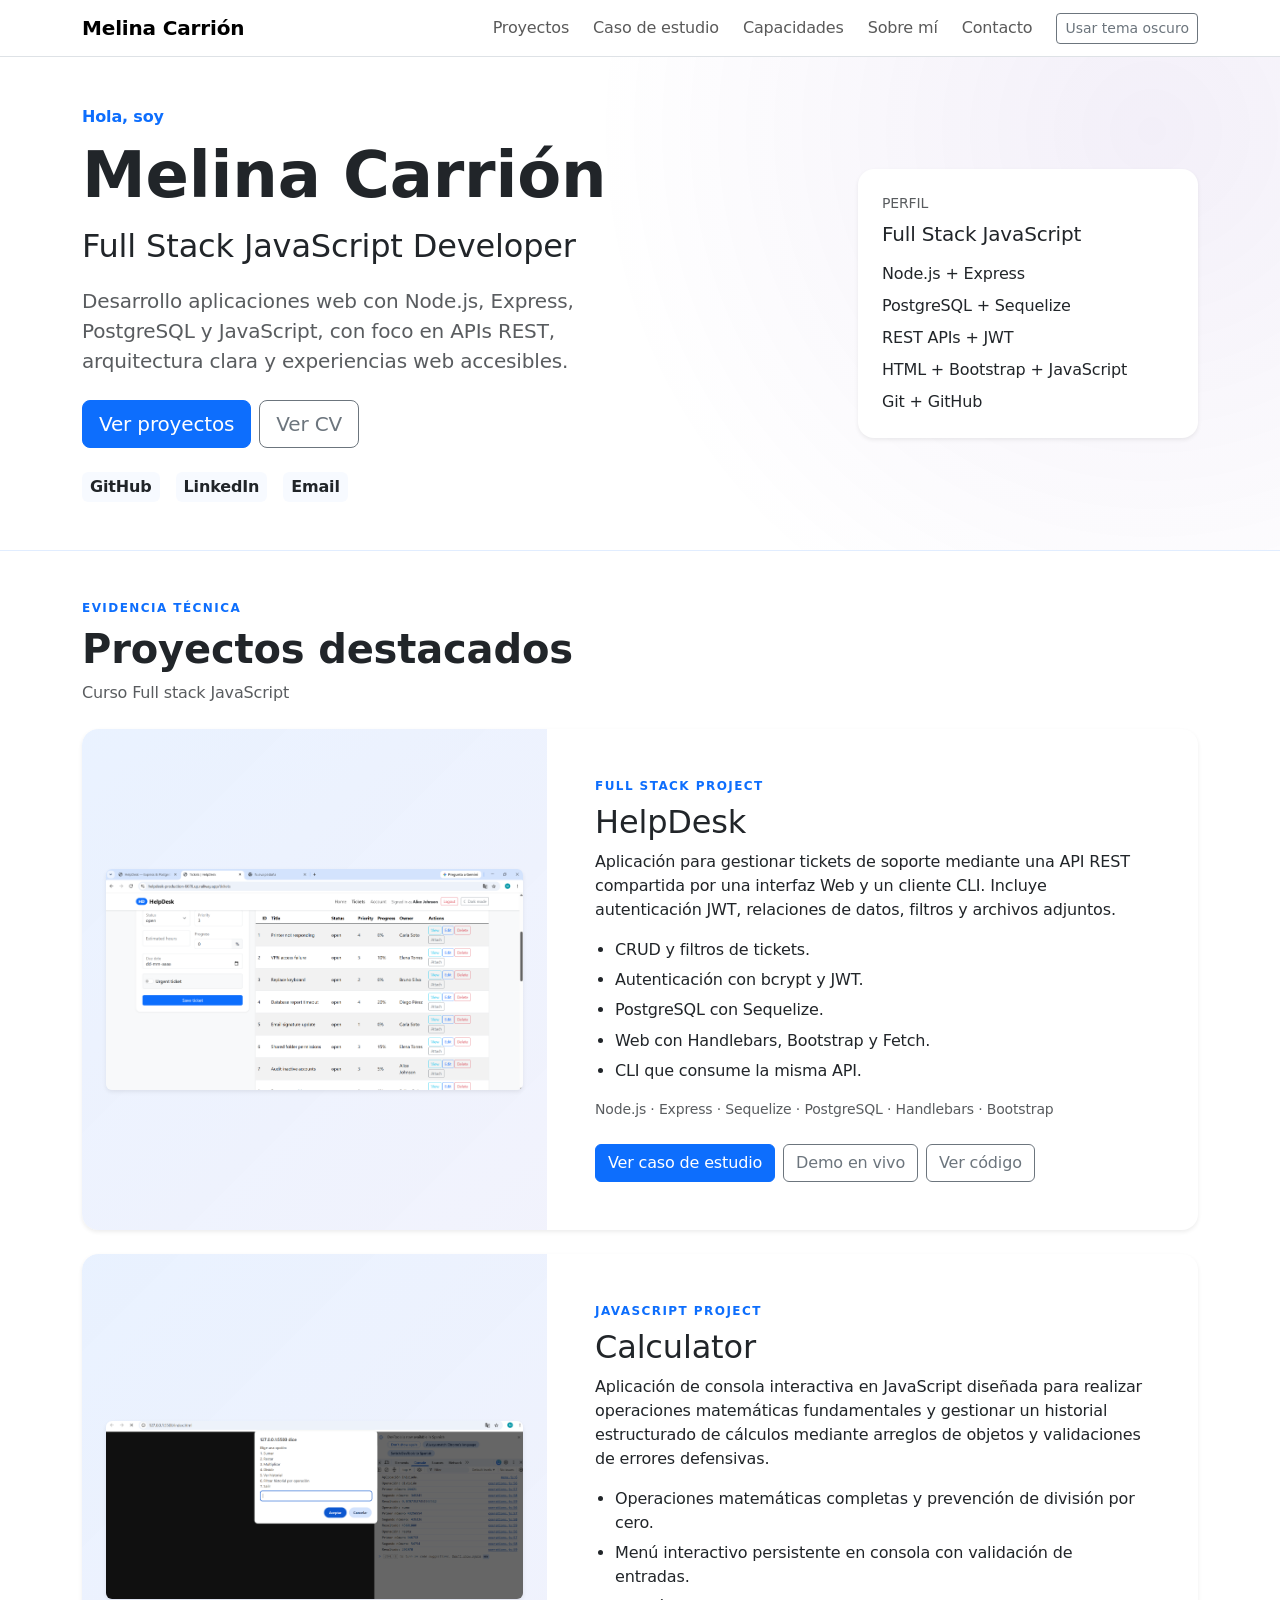
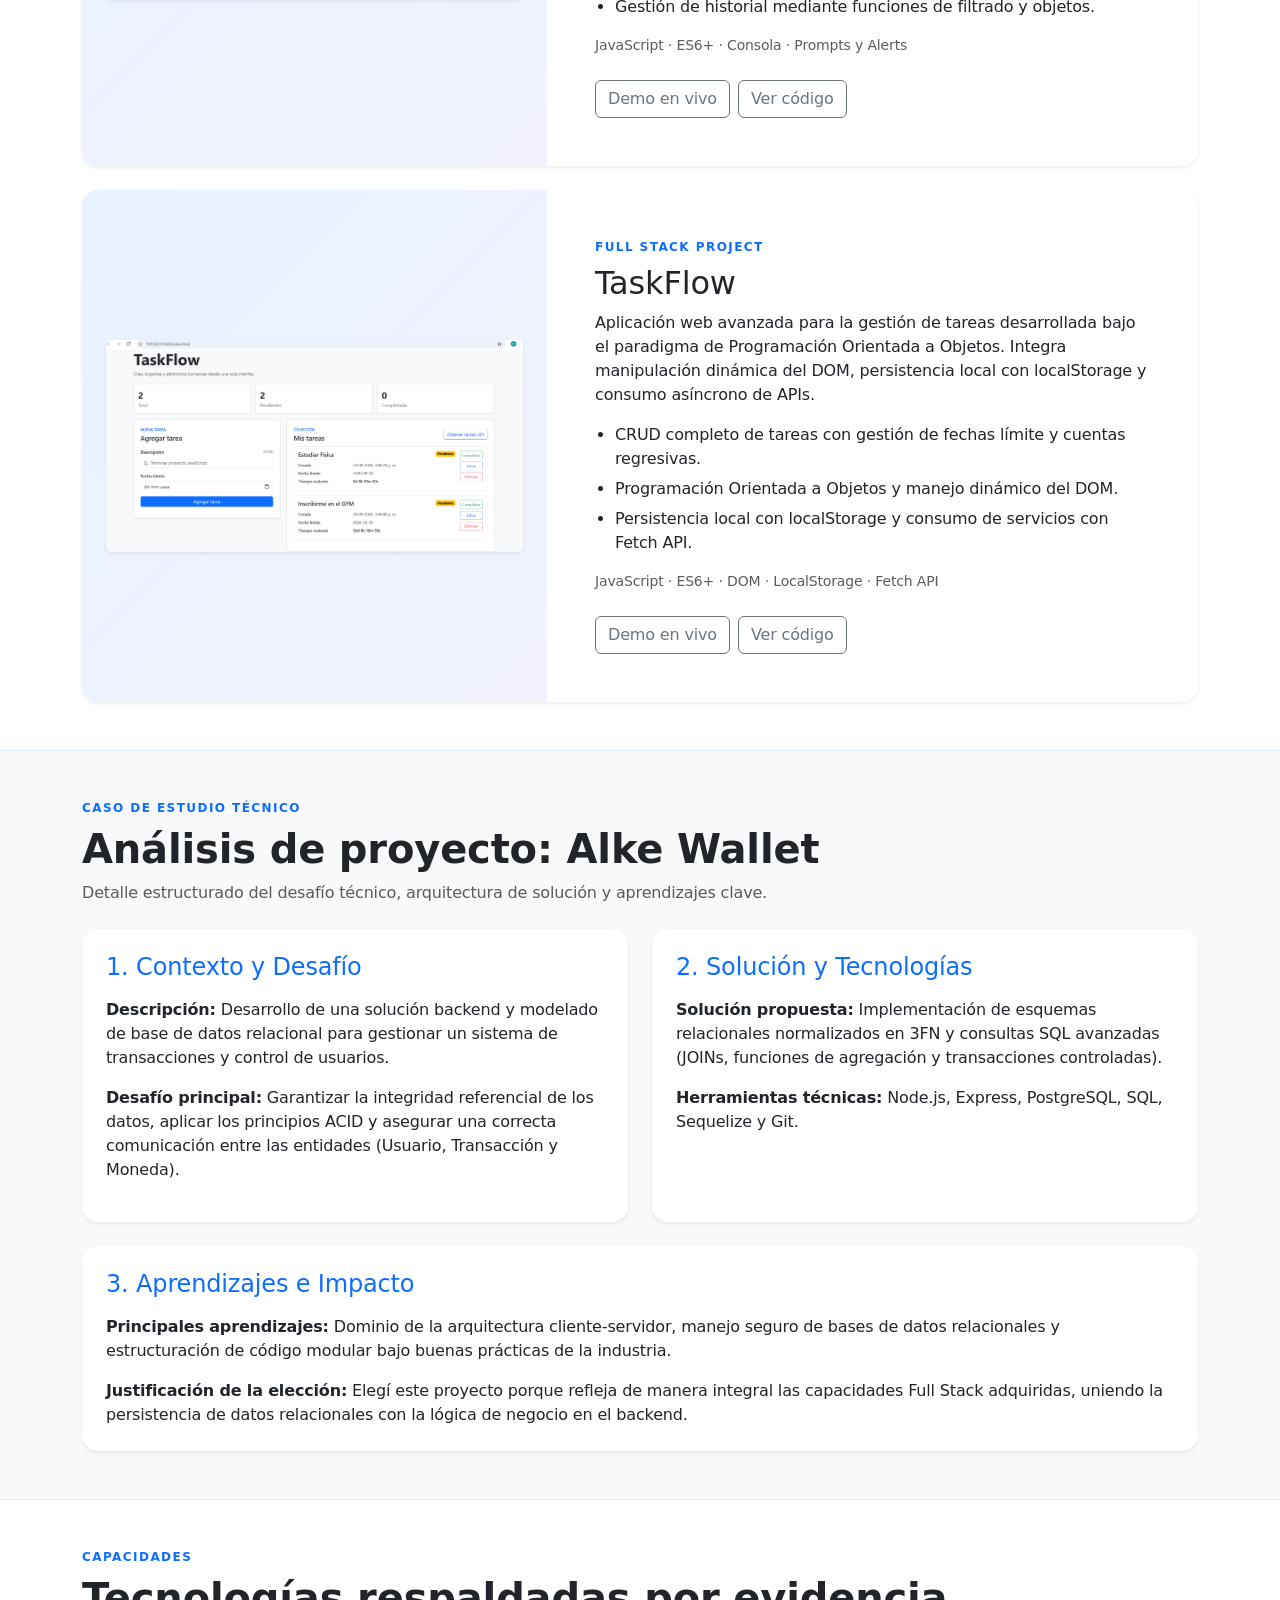
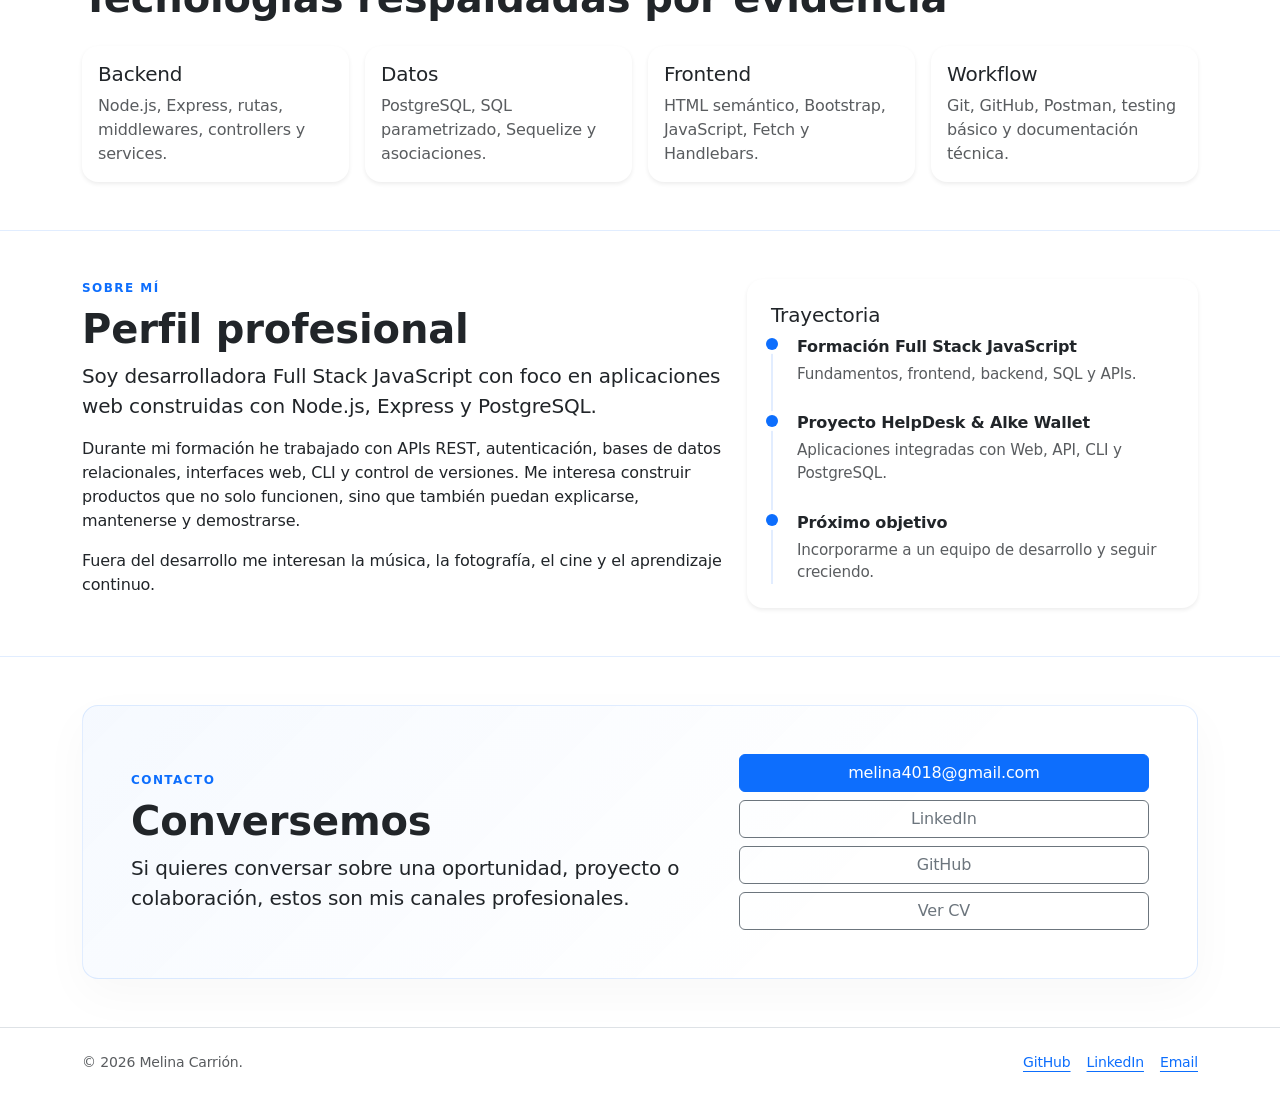
==== commit cd5efadd: "Actualización portafolio14" ====
--- a/index.html
+++ b/index.html
@@ -373,48 +373,16 @@
           </div>
         </article>
 
-            <div class="col-lg-7">
-              <div class="card-body p-4 p-lg-5">
-                <p class="eyebrow">Full Stack Project</p>
-                <h3 class="card-title h2">HelpDesk</h3>
-                <p class="card-text">
-                  Aplicación para gestionar tickets de soporte mediante una API REST compartida por una interfaz Web y un cliente CLI. Incluye autenticación JWT, relaciones de datos, filtros y archivos adjuntos.
-                </p>
-
-                <ul class="project-points">
-                  <li>CRUD y filtros de tickets.</li>
-                  <li>Autenticación con bcrypt y JWT.</li>
-                  <li>PostgreSQL con Sequelize.</li>
-                  <li>Web con Handlebars, Bootstrap y Fetch.</li>
-                  <li>CLI que consume la misma API.</li>
-                </ul>
-
-                <p class="small text-body-secondary">
-                  Node.js · Express · Sequelize · PostgreSQL · Handlebars · Bootstrap
-                </p>
-
-                <div class="d-flex flex-wrap gap-2 mt-4">
-                  <a href="./projects/helpdesk.html" class="btn btn-primary">
-                    Ver caso de estudio
-                  </a>
-                  <a href="https://github.com/carrion-cabello/helpdesk.git" class="btn btn-outline-secondary" target="_blank" rel="noopener noreferrer">
-                    Demo en vivo
-                  </a>
-                  <a href="https://github.com/carrion-cabello/helpdesk" class="btn btn-outline-secondary" target="_blank" rel="noopener noreferrer">
-                    Ver código
-                  </a>
-                </div>
-              </div>
-            </div>
-          </div>
-        </article>
-
-        <!-- Proyecto 2: Calculator -->
+<!-- Proyecto 2: Calculator -->
         <article class="card project-card border-0 shadow-sm overflow-hidden mb-4">
           <div class="row g-0">
             <div class="col-lg-5">
-              <div class="project-visual h-100 p-4 d-flex align-items-center justify-content-center">
-                <span class="display-4 fw-bold text-primary opacity-50">123+</span>
+              <div
+                class="project-visual h-100 p-4 d-flex align-items-center"
+                role="img"
+                aria-label="Vista representativa de la calculadora interactiva"
+              >
+                <img src="img/calculator.png" alt="Captura de pantalla de Calculator" class="img-fluid rounded shadow-sm">
               </div>
             </div>
 
@@ -449,12 +417,16 @@
           </div>
         </article>
 
-        <!-- Proyecto 3: TaskFlow -->
+<!-- Proyecto 3: TaskFlow -->
         <article class="card project-card border-0 shadow-sm overflow-hidden">
           <div class="row g-0">
             <div class="col-lg-5">
-              <div class="project-visual h-100 p-4 d-flex align-items-center justify-content-center">
-                <span class="display-4 fw-bold text-success opacity-50">✓</span>
+              <div
+                class="project-visual h-100 p-4 d-flex align-items-center"
+                role="img"
+                aria-label="Vista representativa de TaskFlow"
+              >
+                <img src="img/TaskFlow.png" alt="Captura de pantalla de TaskFlow" class="img-fluid rounded shadow-sm">
               </div>
             </div>
 
@@ -478,8 +450,7 @@
                   JavaScript · ES6+ · DOM · LocalStorage · Fetch API
                 </p>
 
-                
-                  </a>
+                <div class="d-flex flex-wrap gap-2 mt-4">
                   <a href="https://github.com/carrion-cabello/taskflow.git" class="btn btn-outline-secondary" target="_blank" rel="noopener noreferrer">
                     Demo en vivo
                   </a>
@@ -507,7 +478,7 @@
         <div class="section-heading mb-4">
           <p class="eyebrow">Caso de estudio técnico</p>
           <h2 id="case-study-title" class="display-6 fw-bold">
-            Análisis de proyecto: Alke Wallet / HelpDesk
+            Análisis de proyecto: Alke Wallet
           </h2>
           <p class="text-body-secondary col-lg-8 mb-0">
             Detalle estructurado del desafío técnico, arquitectura de solución y aprendizajes clave.
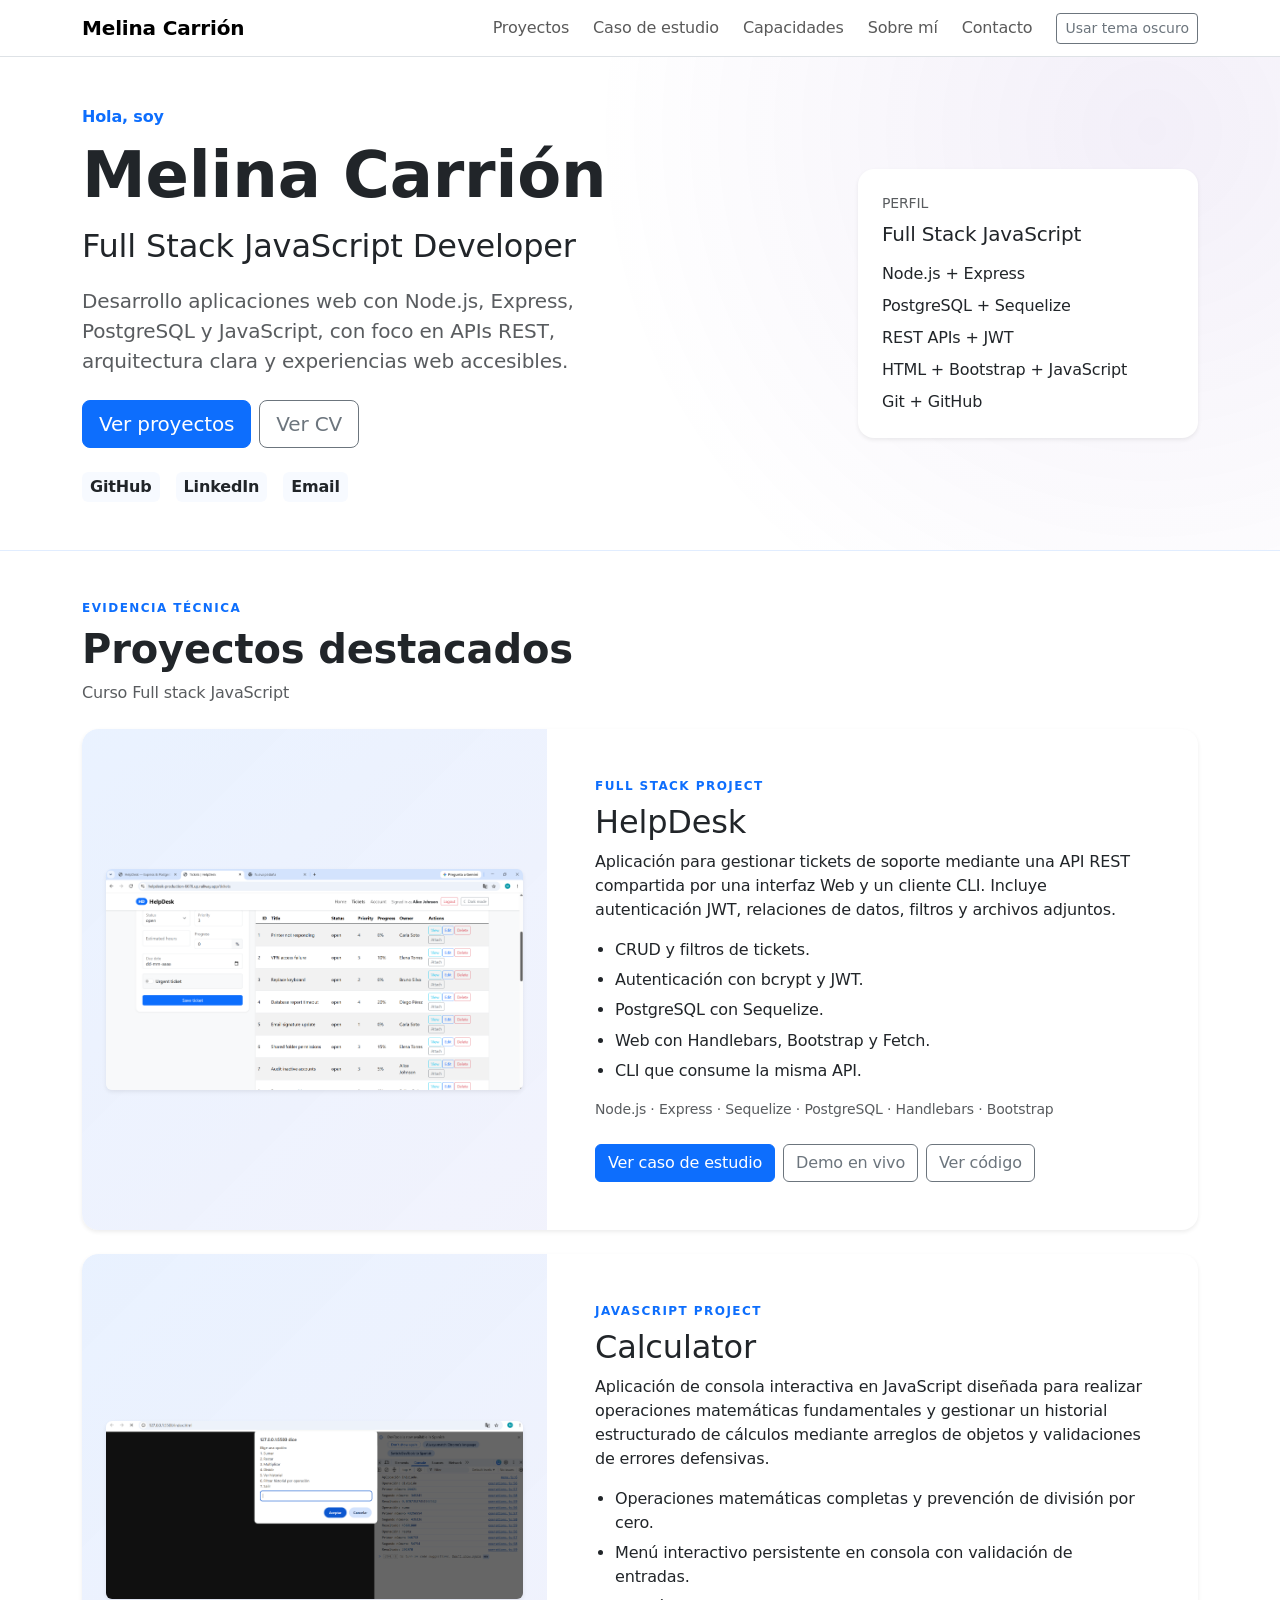
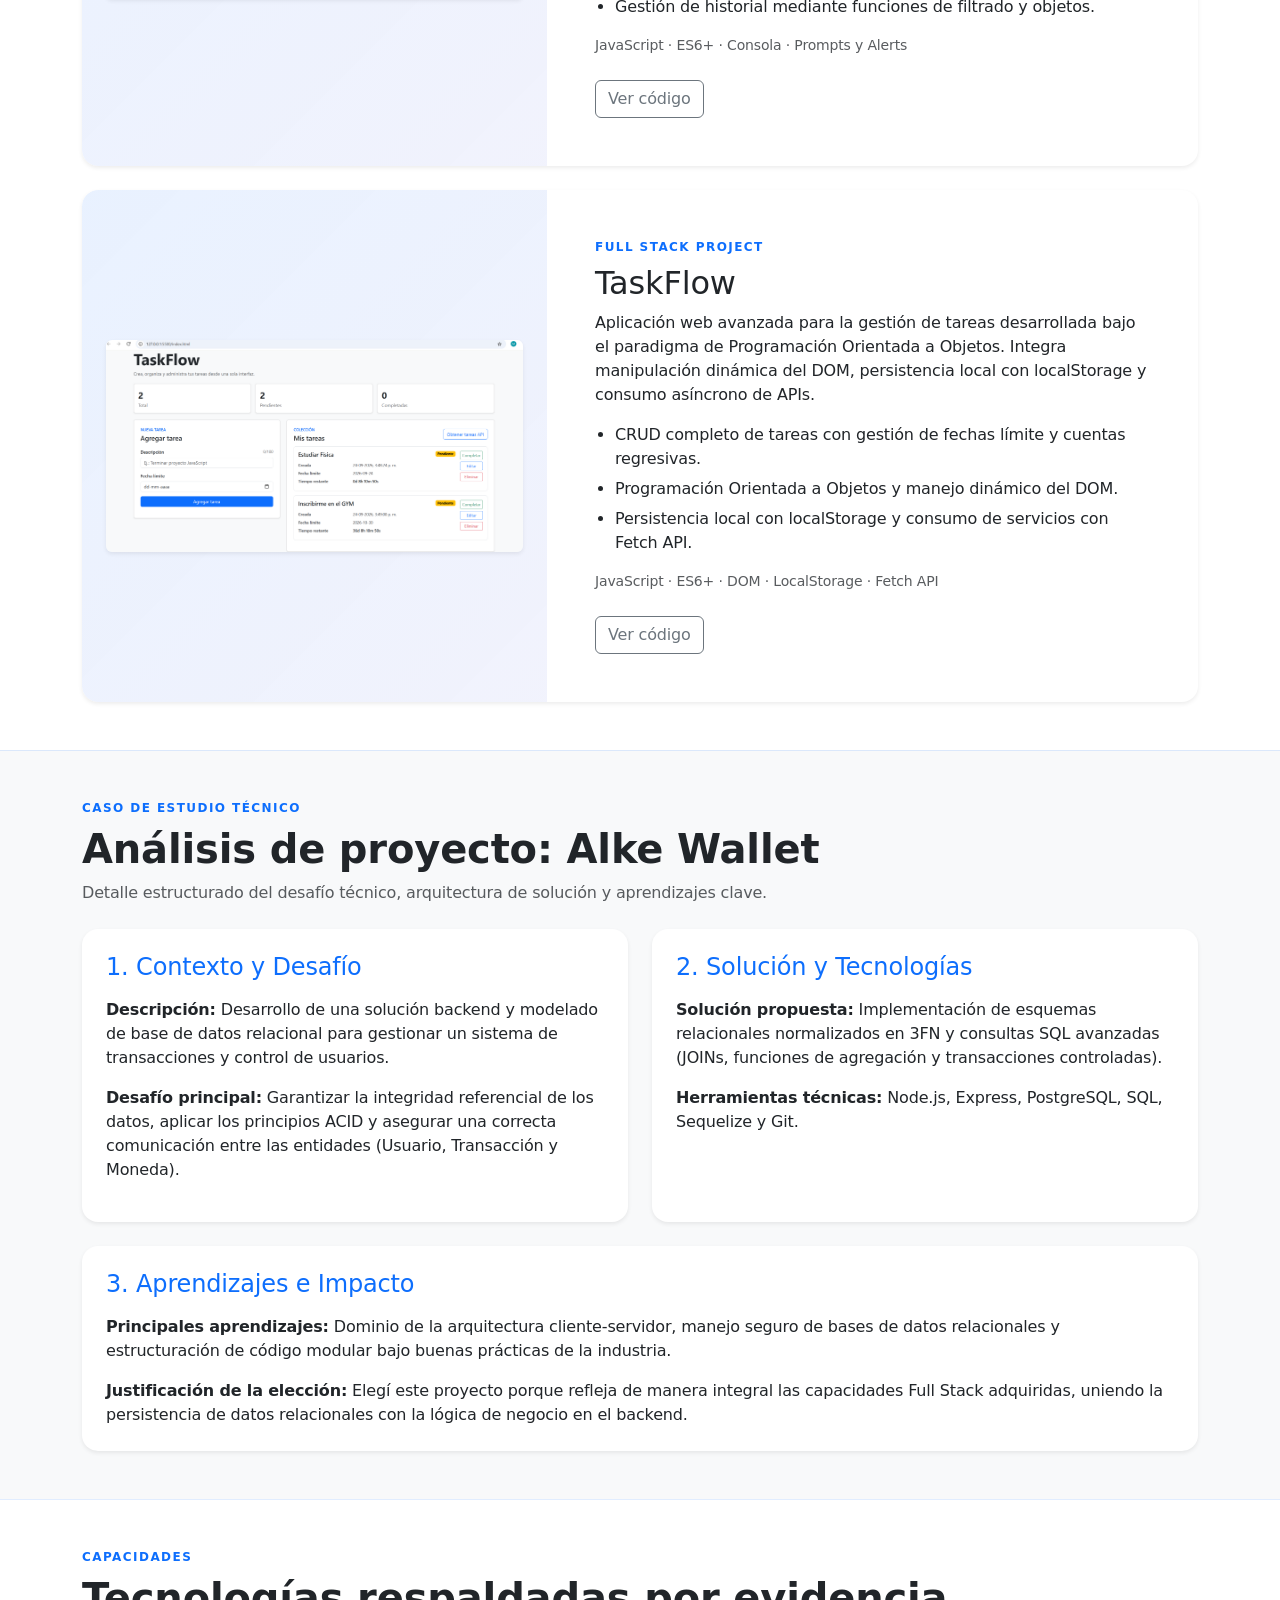
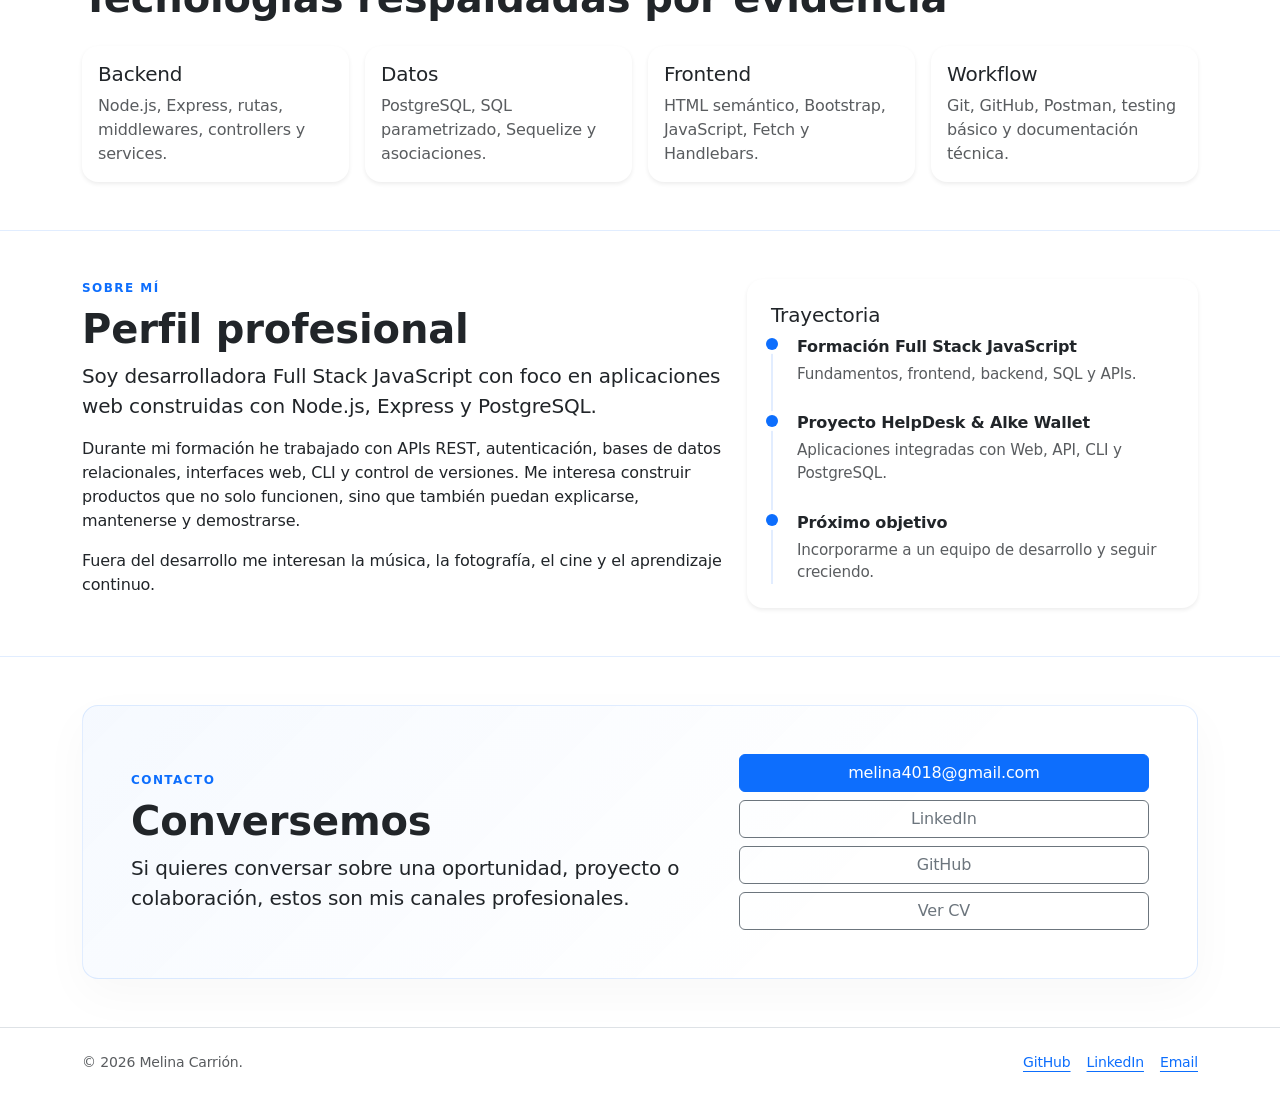
==== commit f9467b5a: "Actualización portafolio15" ====
--- a/index.html
+++ b/index.html
@@ -405,9 +405,6 @@
                 </p>
                 
                 <div class="d-flex flex-wrap gap-2 mt-4">
-                  <a href="https://github.com/carrion-cabello/calculator.git" class="btn btn-outline-secondary" target="_blank" rel="noopener noreferrer">
-                    Demo en vivo
-                  </a>
                   <a href="https://github.com/carrion-cabello/calculator" class="btn btn-outline-secondary" target="_blank" rel="noopener noreferrer">
                     Ver código
                   </a>
@@ -451,8 +448,6 @@
                 </p>
 
                 <div class="d-flex flex-wrap gap-2 mt-4">
-                  <a href="https://github.com/carrion-cabello/taskflow.git" class="btn btn-outline-secondary" target="_blank" rel="noopener noreferrer">
-                    Demo en vivo
                   </a>
                   <a href="https://github.com/carrion-cabello/taskflow" class="btn btn-outline-secondary" target="_blank" rel="noopener noreferrer">
                     Ver código
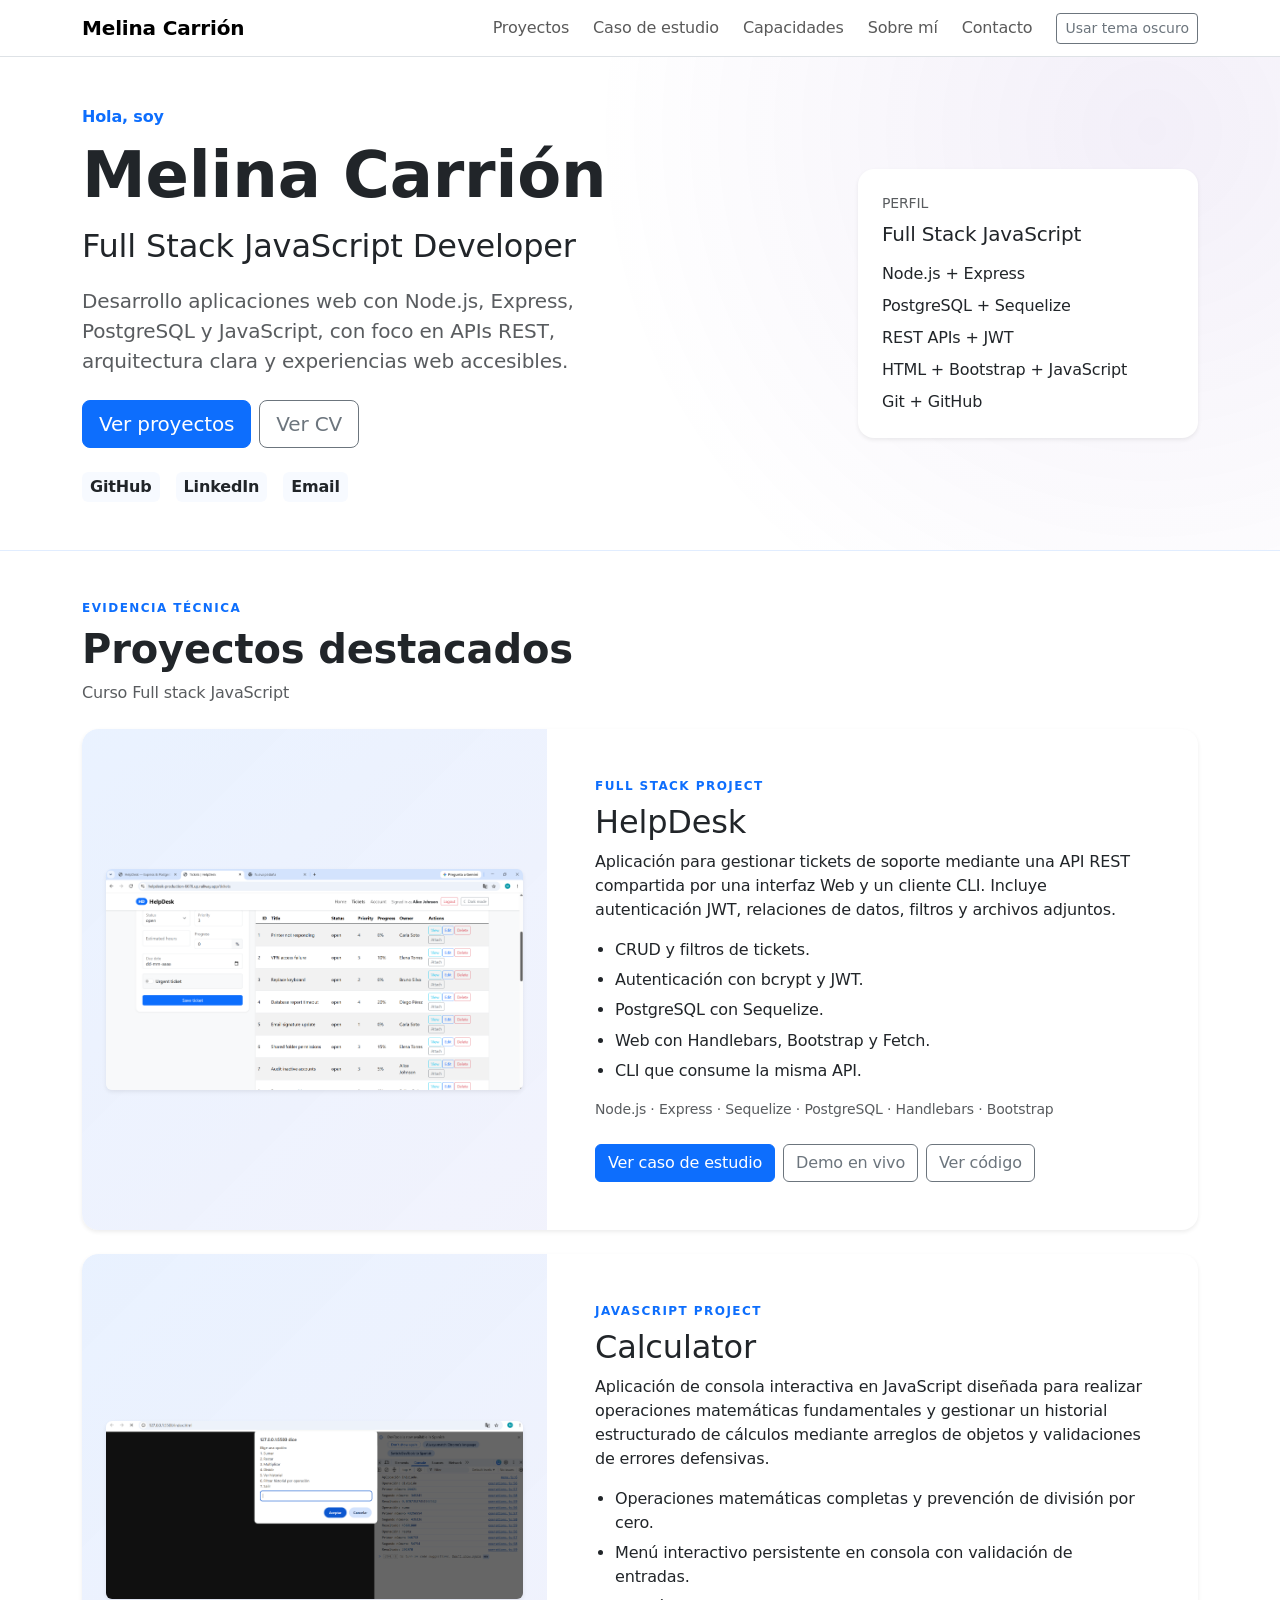
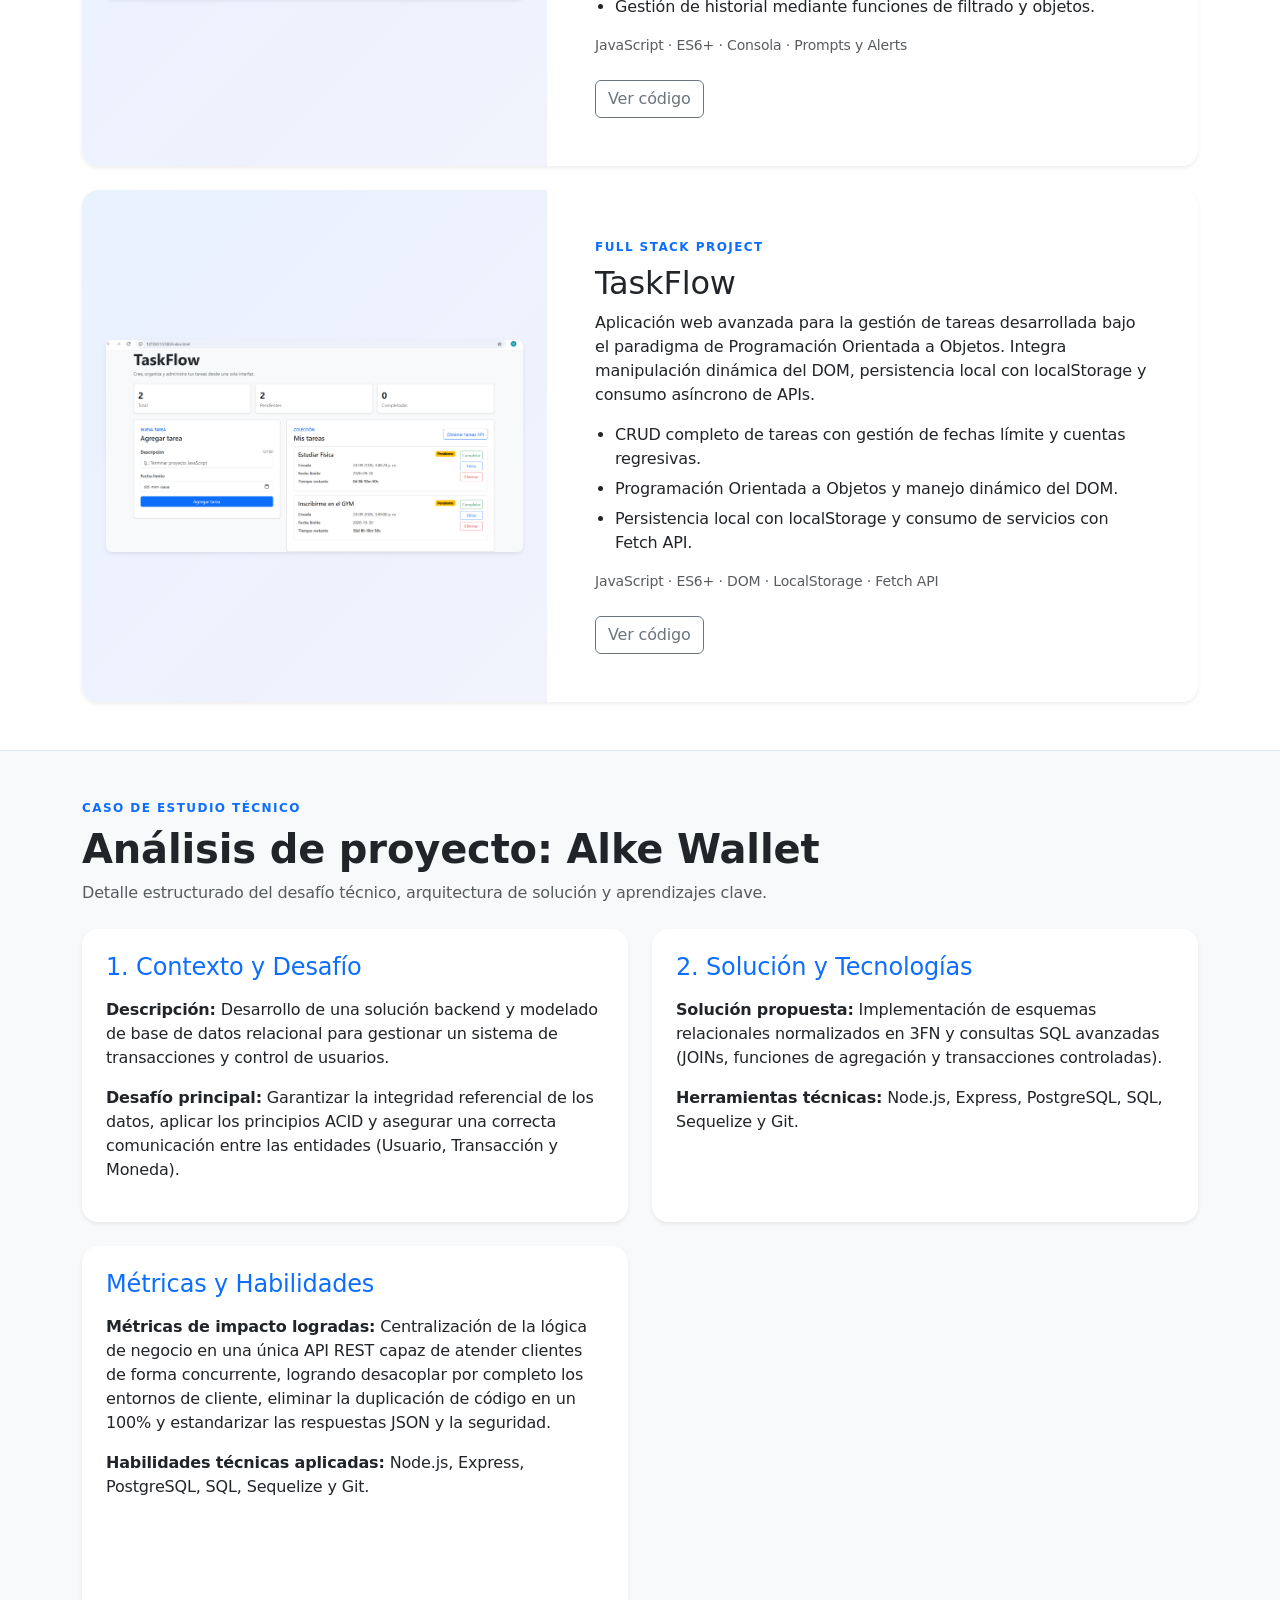
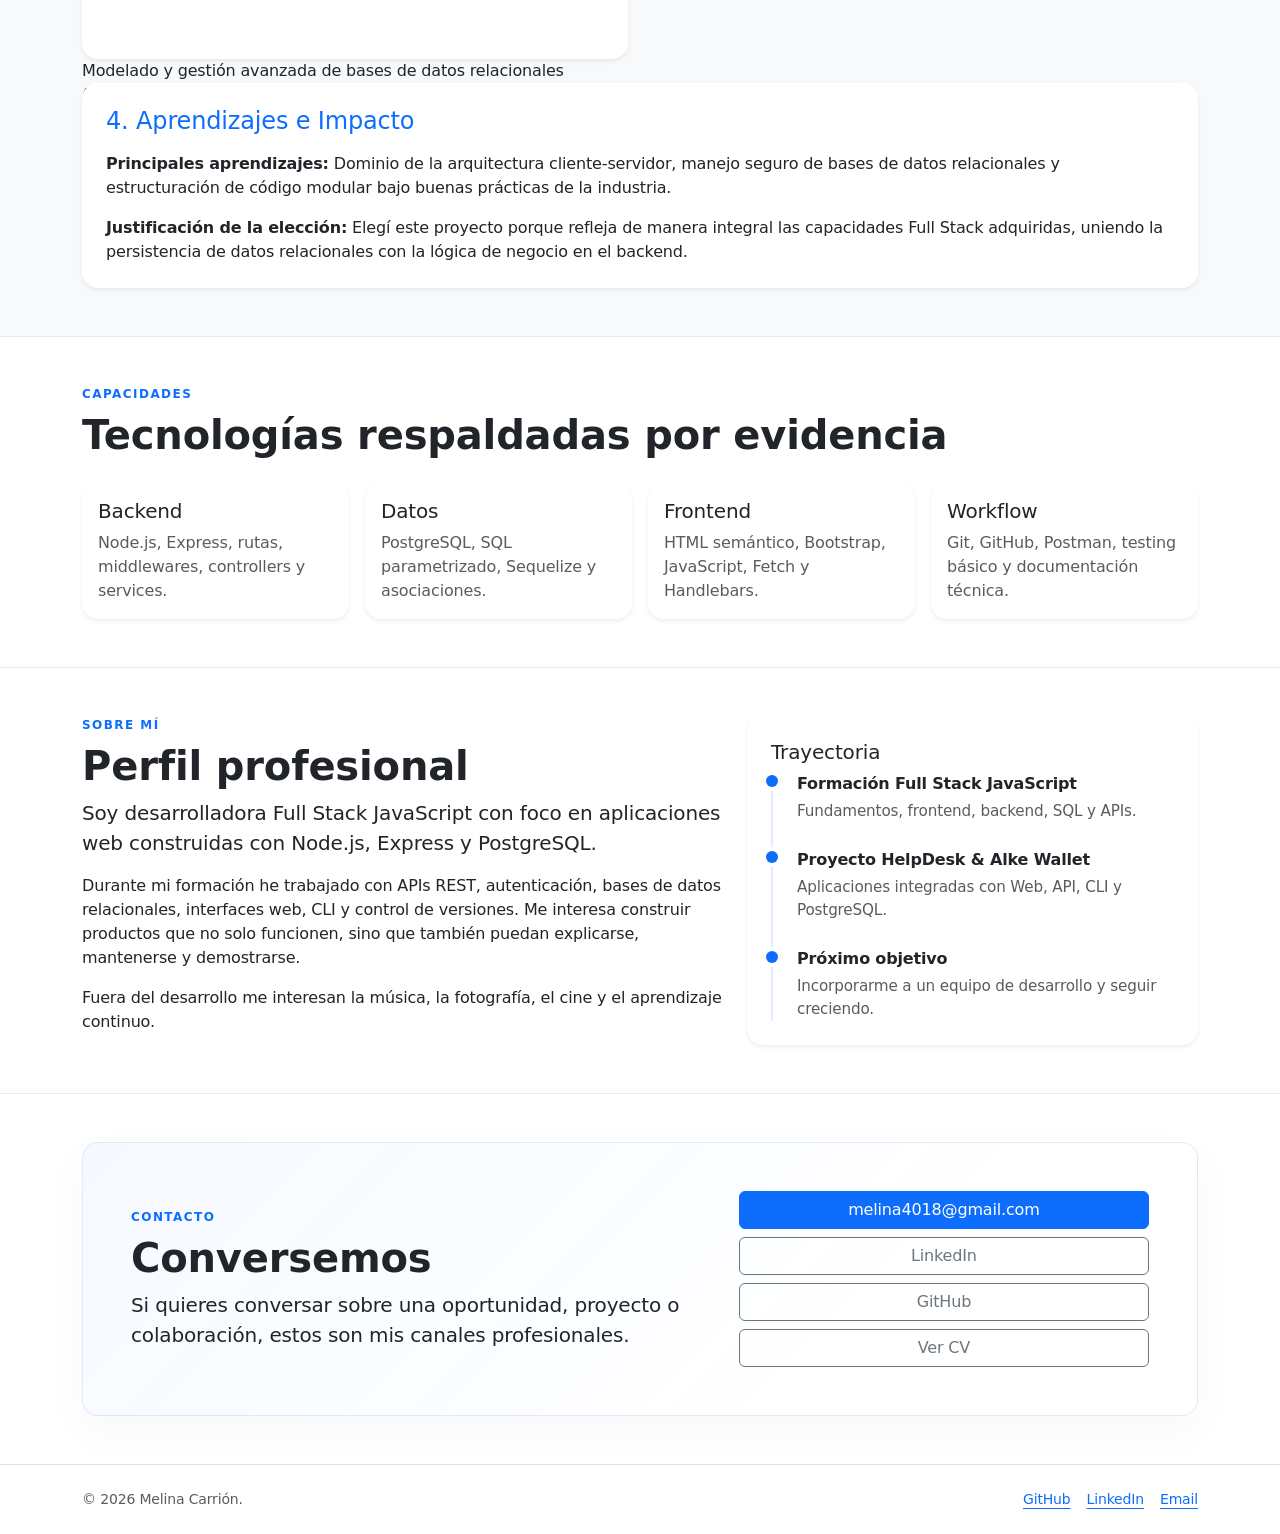
==== commit 6888dfb0: "Actualización portafolio16" ====
--- a/index.html
+++ b/index.html
@@ -497,9 +497,17 @@
             </div>
           </div>
 
+          <div class="col-lg-6">
+            <div class="card border-0 shadow-sm h-100 p-4">
+              <h3 class="h4 text-primary mb-3">Métricas y Habilidades</h3>
+              <p><strong>Métricas de impacto logradas:</strong> Centralización de la lógica de negocio en una única API REST capaz de atender clientes de forma concurrente, logrando desacoplar por completo los entornos de cliente, eliminar la duplicación de código en un 100% y estandarizar las respuestas JSON y la seguridad.</p>
+              <p><strong>Habilidades técnicas aplicadas:</strong> Node.js, Express, PostgreSQL, SQL, Sequelize y Git.</p>
+            </div>Modelado y gestión avanzada de bases de datos relacionales (PostgreSQL y Sequelize), diseño de arquitecturas backend modulares (patrón Controlador-Servicio), aplicación de esquemas normalizados en 3FN y manejo de flujos de autenticación y transacciones controladas.
+          </div>
+
           <div class="col-12">
             <div class="card border-0 shadow-sm p-4">
-              <h3 class="h4 text-primary mb-3">3. Aprendizajes e Impacto</h3>
+              <h3 class="h4 text-primary mb-3">4. Aprendizajes e Impacto</h3>
               <p><strong>Principales aprendizajes:</strong> Dominio de la arquitectura cliente-servidor, manejo seguro de bases de datos relacionales y estructuración de código modular bajo buenas prácticas de la industria.</p>
               <p class="mb-0"><strong>Justificación de la elección:</strong> Elegí este proyecto porque refleja de manera integral las capacidades Full Stack adquiridas, uniendo la persistencia de datos relacionales con la lógica de negocio en el backend.</p>
             </div>
--- a/css/styles.css
+++ b/css/styles.css
@@ -275,7 +275,7 @@
     text-decoration: none;
   }
 }
-/* Agrega esto a tu archivo CSS principal */
+/* archivo de img CSS principal */
 .project-visual img {
   max-width: 100%;
   height: auto;
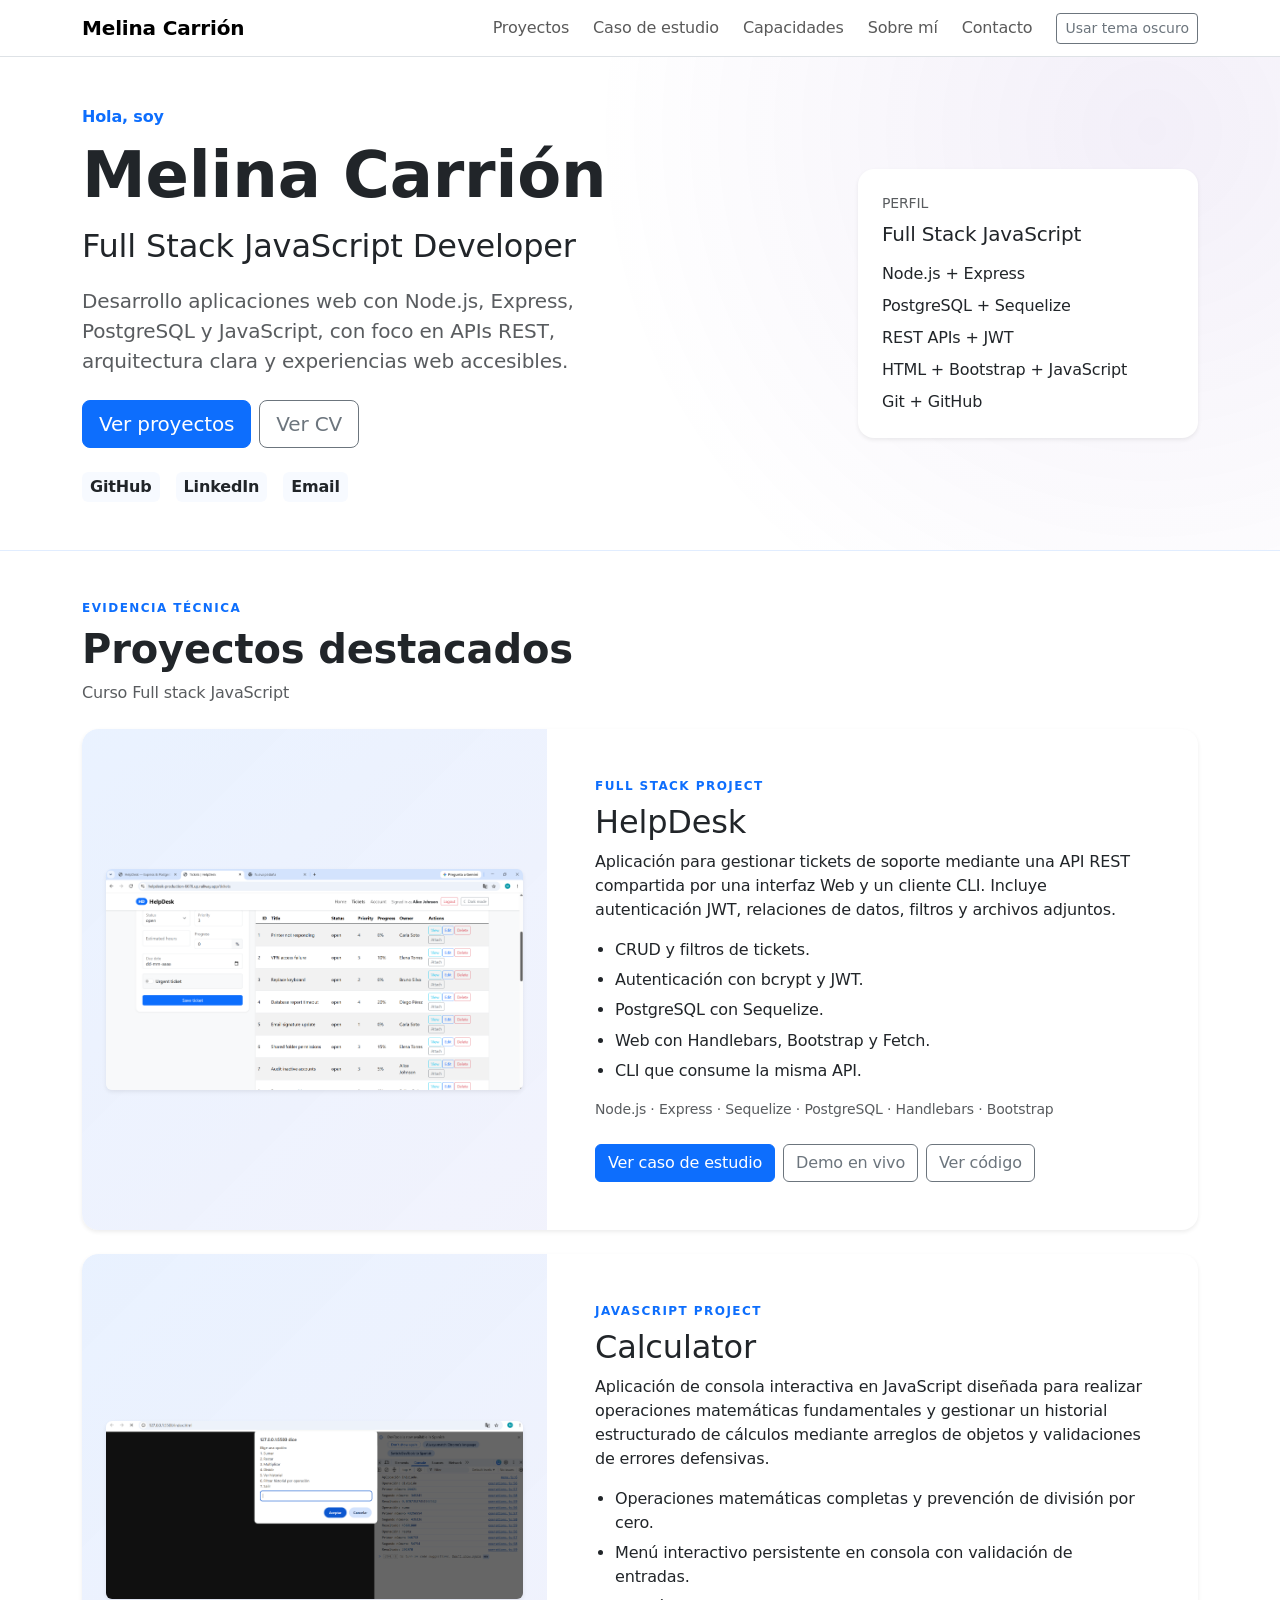
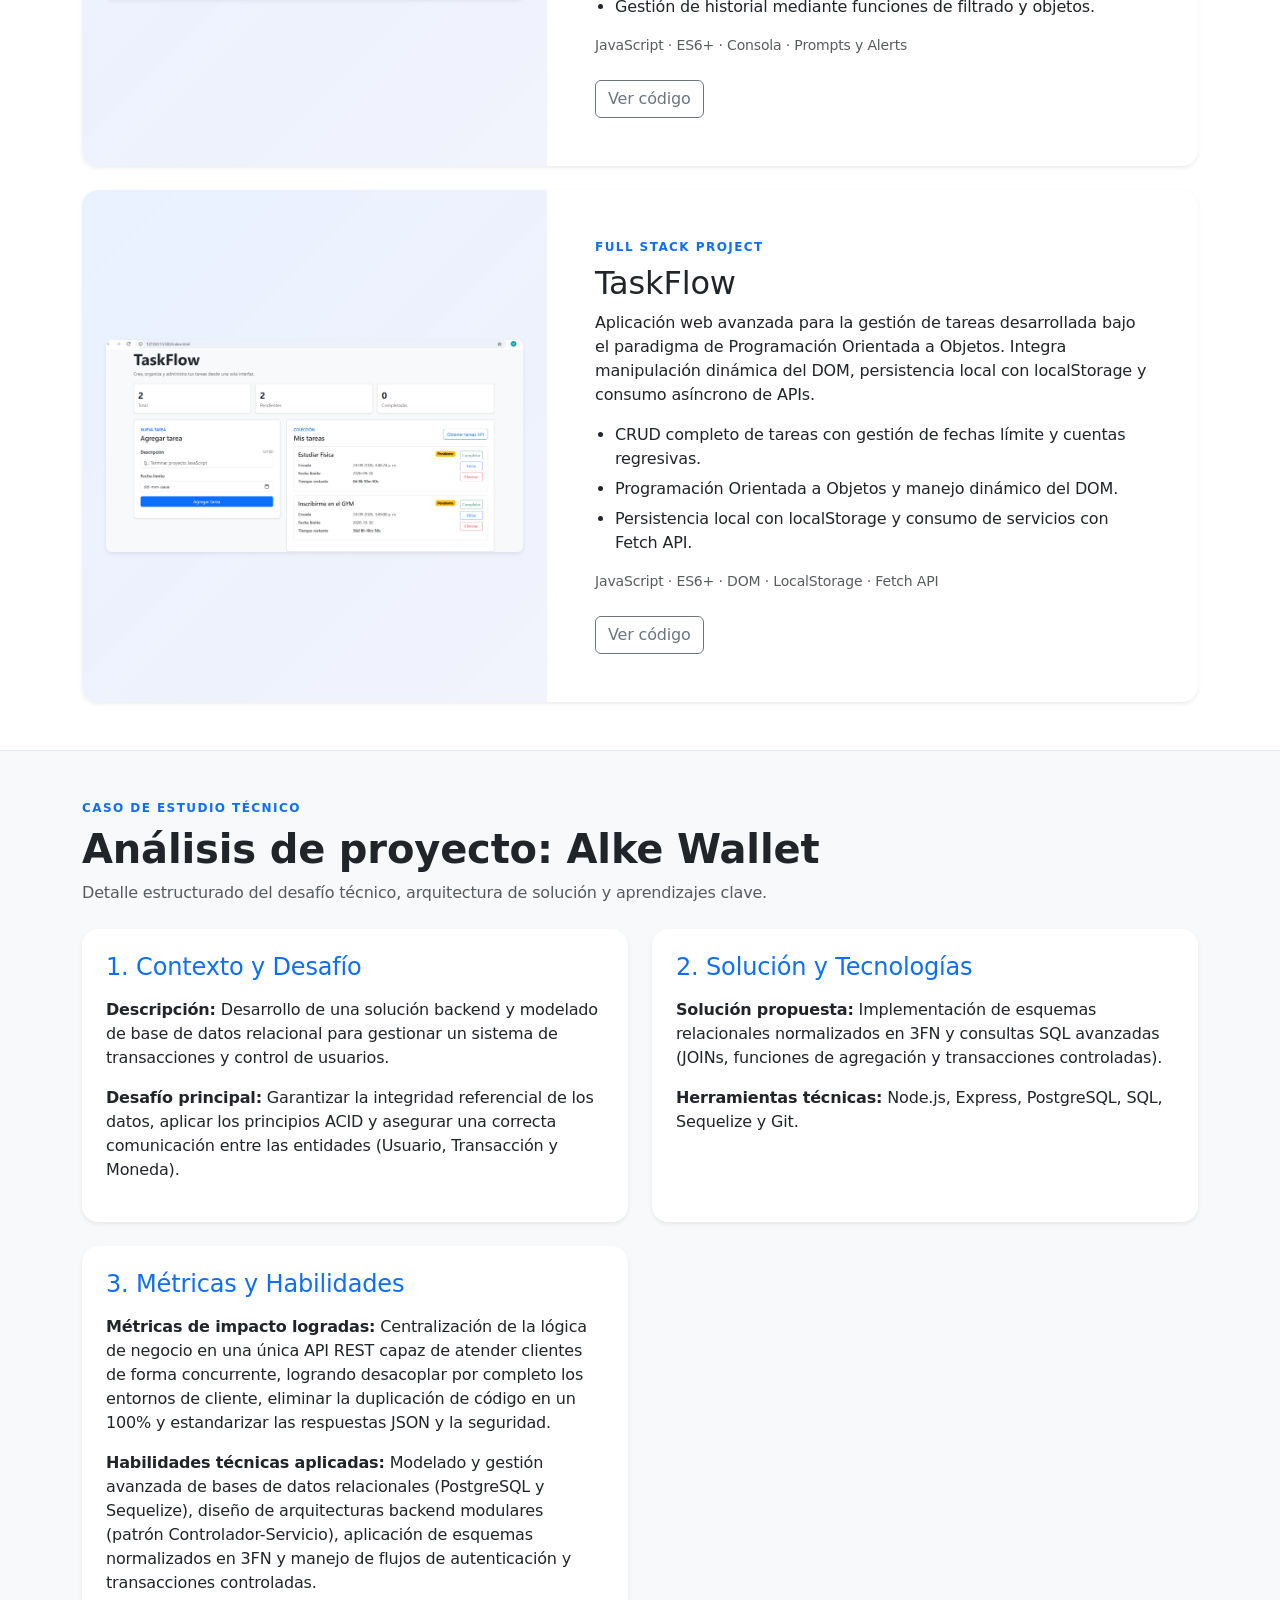
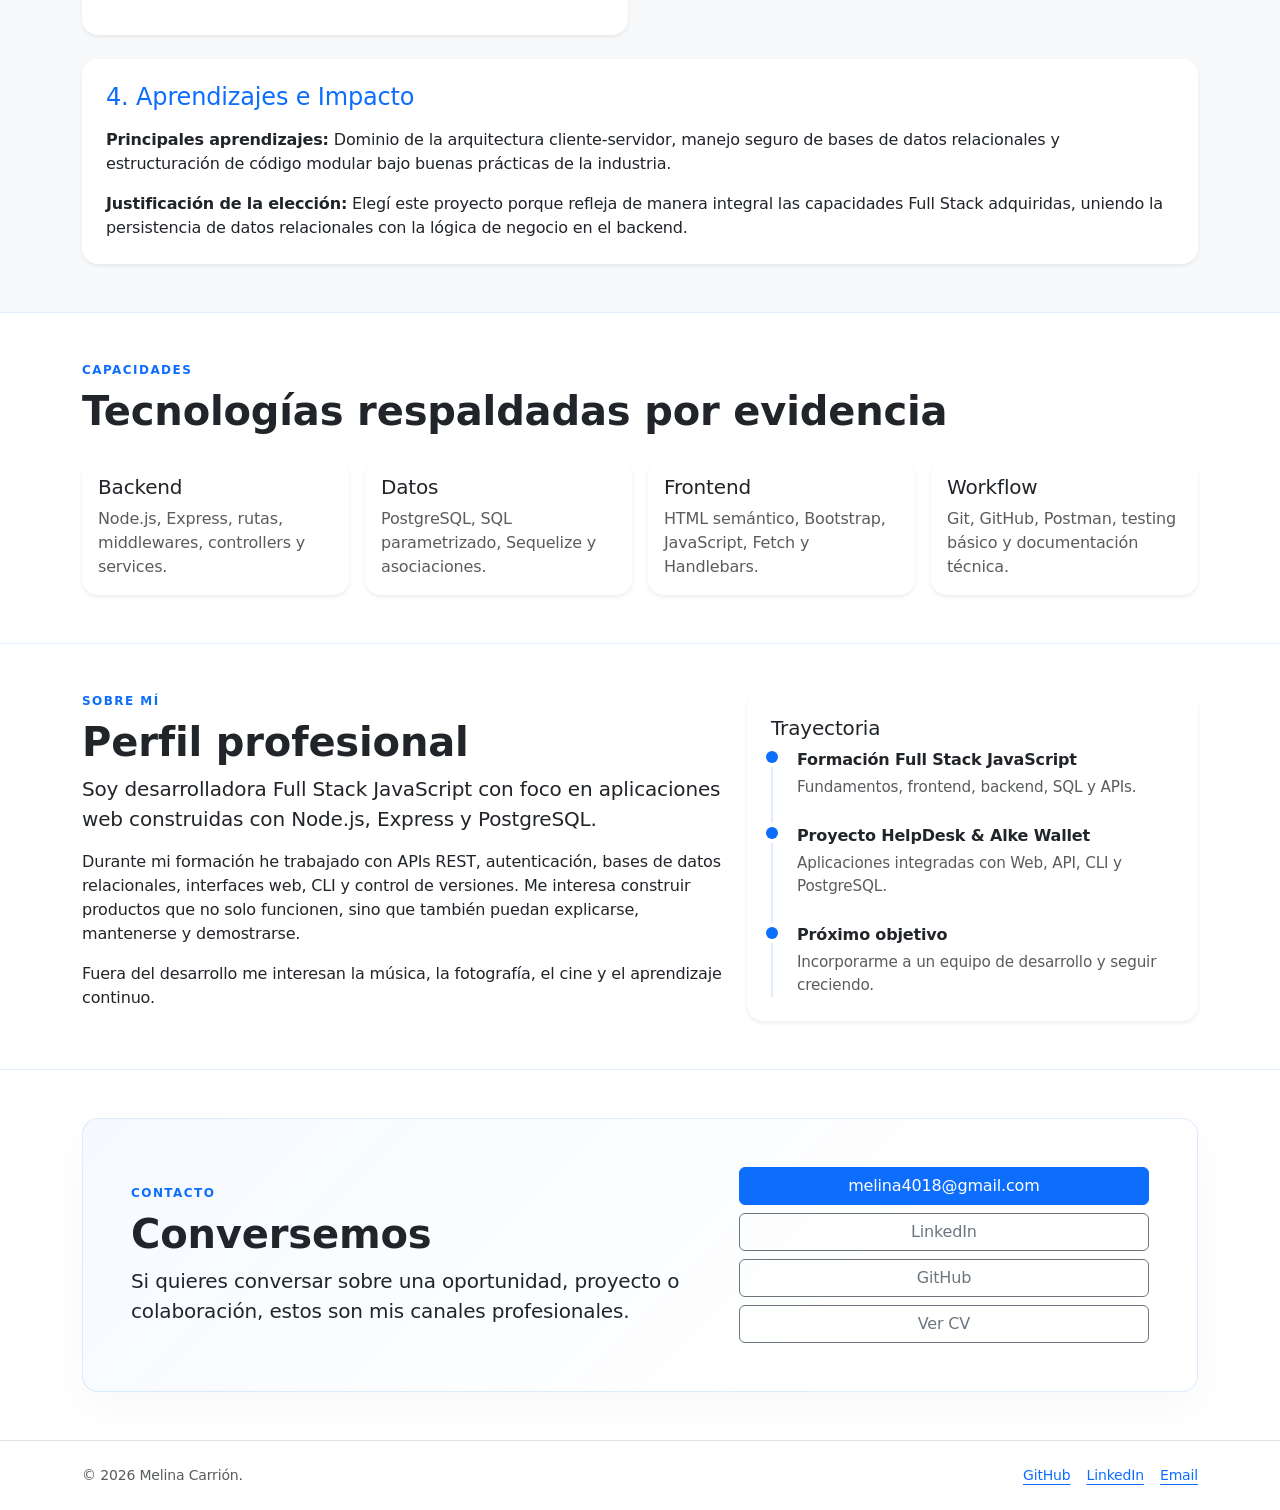
==== commit 123ff582: "Actualización portafolio17" ====
--- a/index.html
+++ b/index.html
@@ -499,10 +499,10 @@
 
           <div class="col-lg-6">
             <div class="card border-0 shadow-sm h-100 p-4">
-              <h3 class="h4 text-primary mb-3">Métricas y Habilidades</h3>
+              <h3 class="h4 text-primary mb-3">3. Métricas y Habilidades</h3>
               <p><strong>Métricas de impacto logradas:</strong> Centralización de la lógica de negocio en una única API REST capaz de atender clientes de forma concurrente, logrando desacoplar por completo los entornos de cliente, eliminar la duplicación de código en un 100% y estandarizar las respuestas JSON y la seguridad.</p>
-              <p><strong>Habilidades técnicas aplicadas:</strong> Node.js, Express, PostgreSQL, SQL, Sequelize y Git.</p>
-            </div>Modelado y gestión avanzada de bases de datos relacionales (PostgreSQL y Sequelize), diseño de arquitecturas backend modulares (patrón Controlador-Servicio), aplicación de esquemas normalizados en 3FN y manejo de flujos de autenticación y transacciones controladas.
+              <p><strong>Habilidades técnicas aplicadas:</strong> Modelado y gestión avanzada de bases de datos relacionales (PostgreSQL y Sequelize), diseño de arquitecturas backend modulares (patrón Controlador-Servicio), aplicación de esquemas normalizados en 3FN y manejo de flujos de autenticación y transacciones controladas.</p>
+            </div>
           </div>
 
           <div class="col-12">
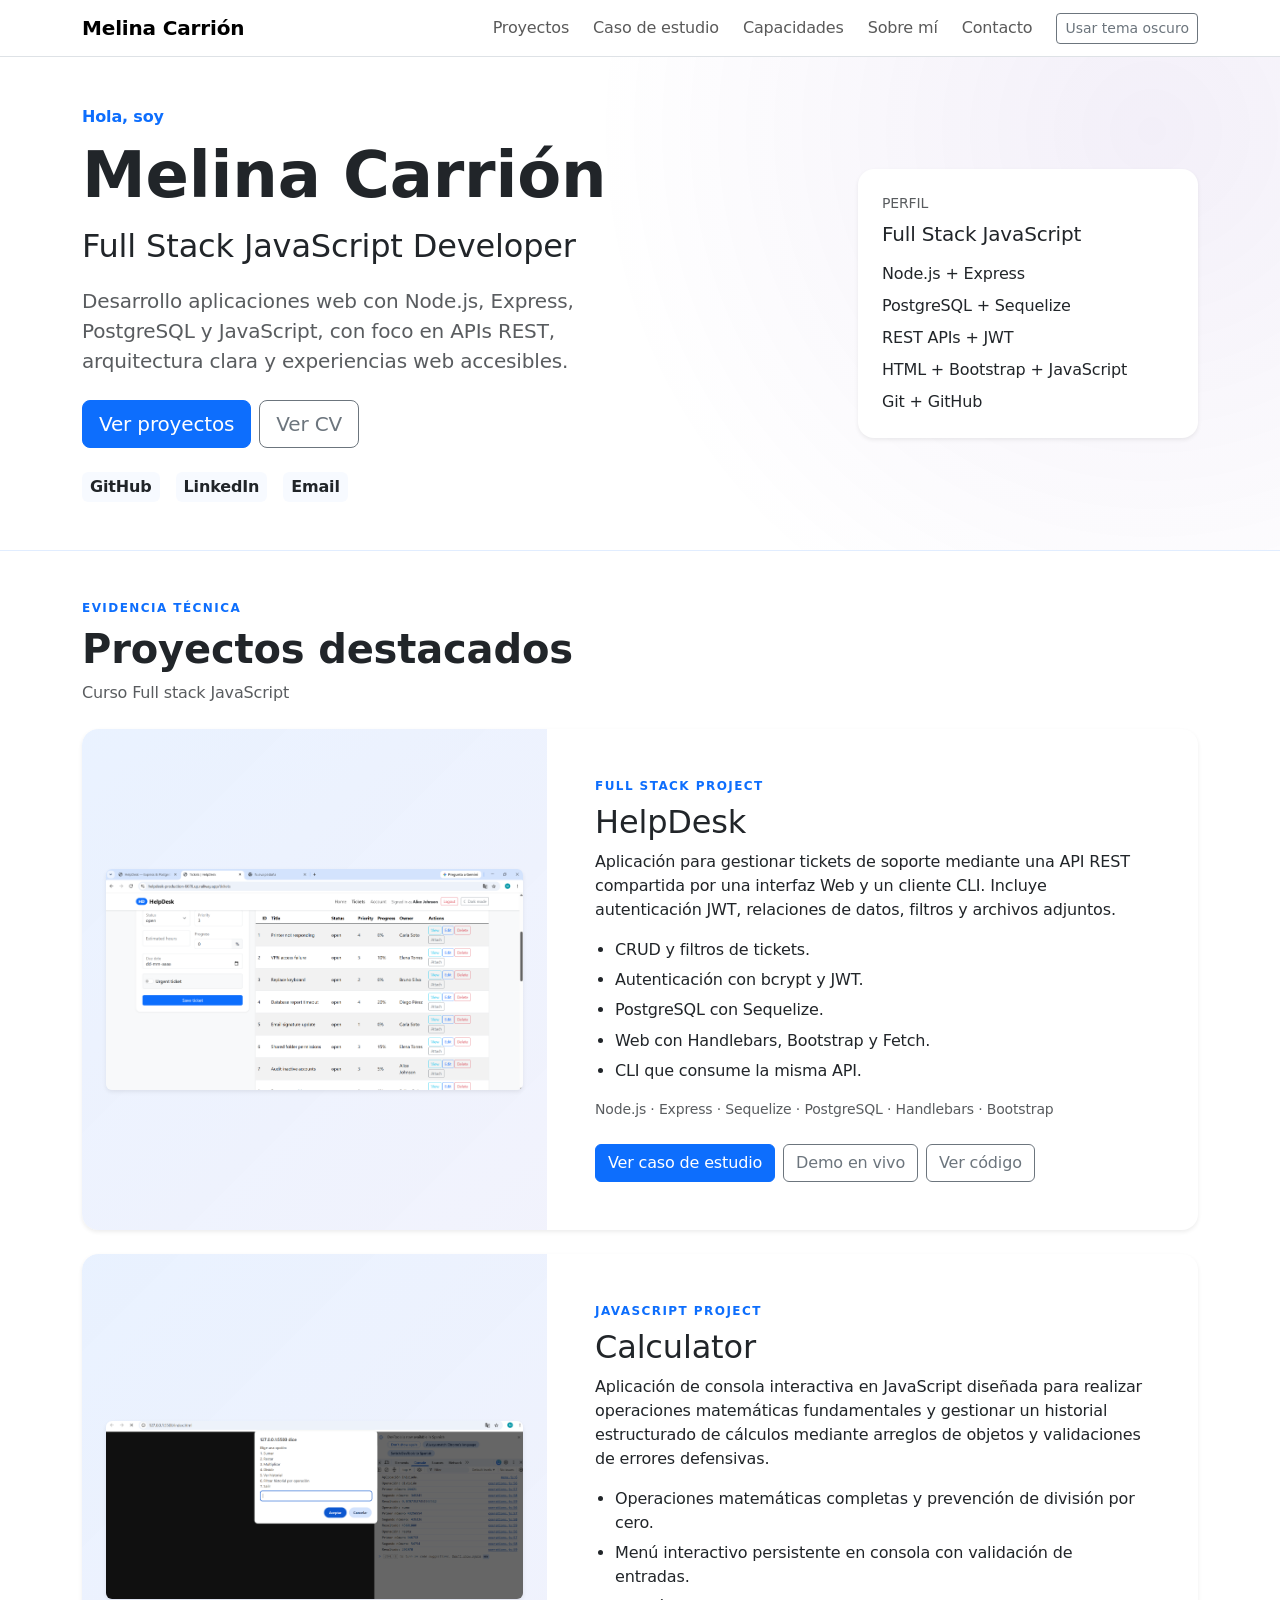
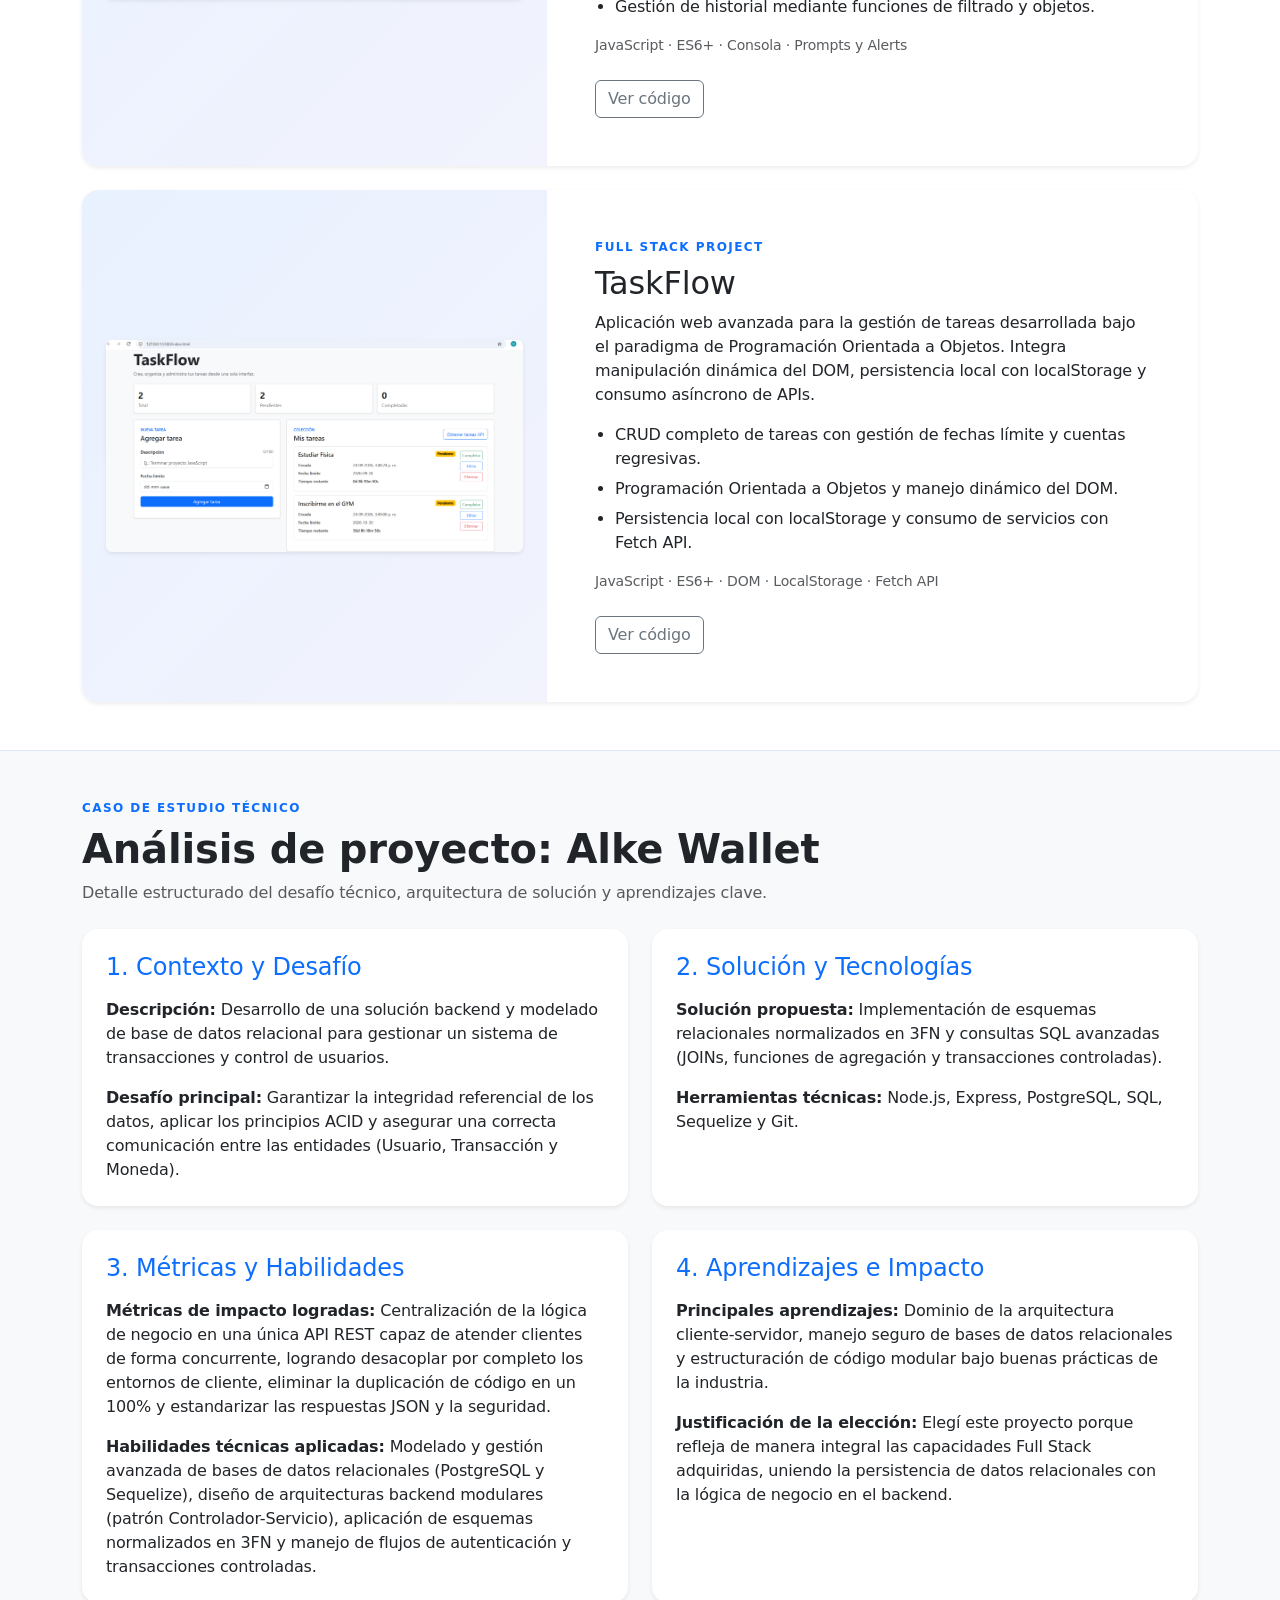
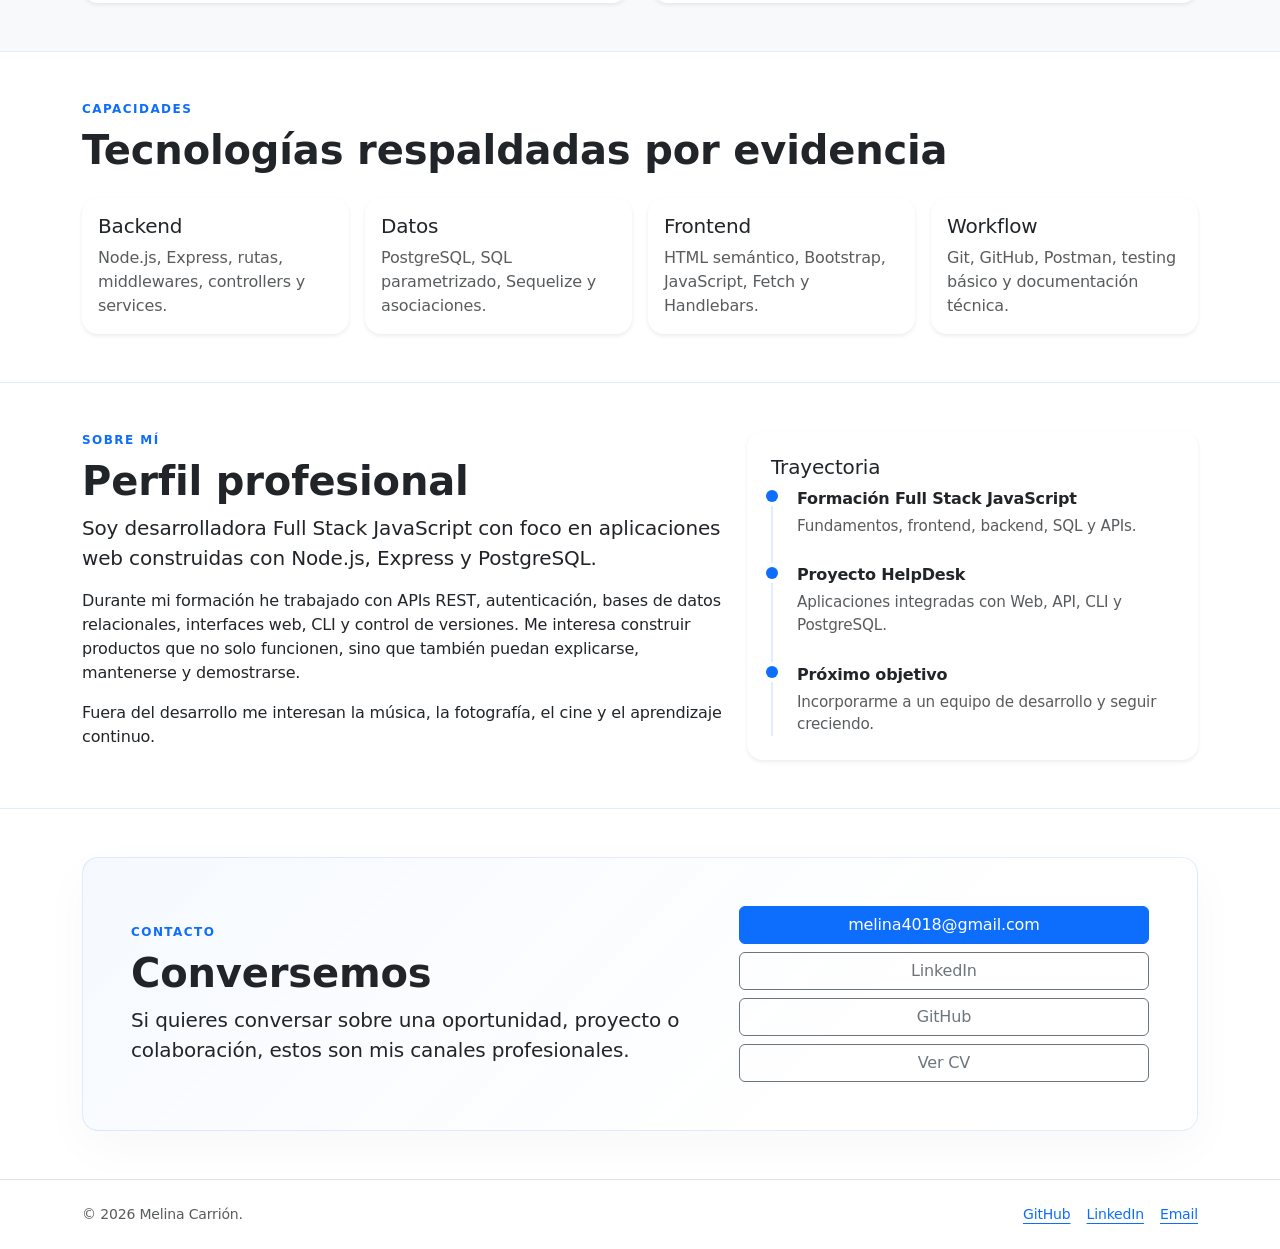
==== commit 4f33067a: "Actualización portafolio18" ====
--- a/index.html
+++ b/index.html
@@ -464,6 +464,9 @@
     <!-- =======================================================
          CASO DE ESTUDIO
          ======================================================= -->
+<!-- =======================================================
+         CASO DE ESTUDIO
+         ======================================================= -->
     <section
       id="case-study"
       class="section-block py-5 bg-body-tertiary"
@@ -485,7 +488,7 @@
             <div class="card border-0 shadow-sm h-100 p-4">
               <h3 class="h4 text-primary mb-3">1. Contexto y Desafío</h3>
               <p><strong>Descripción:</strong> Desarrollo de una solución backend y modelado de base de datos relacional para gestionar un sistema de transacciones y control de usuarios.</p>
-              <p><strong>Desafío principal:</strong> Garantizar la integridad referencial de los datos, aplicar los principios ACID y asegurar una correcta comunicación entre las entidades (Usuario, Transacción y Moneda).</p>
+              <p class="mb-0"><strong>Desafío principal:</strong> Garantizar la integridad referencial de los datos, aplicar los principios ACID y asegurar una correcta comunicación entre las entidades (Usuario, Transacción y Moneda).</p>
             </div>
           </div>
 
@@ -493,7 +496,7 @@
             <div class="card border-0 shadow-sm h-100 p-4">
               <h3 class="h4 text-primary mb-3">2. Solución y Tecnologías</h3>
               <p><strong>Solución propuesta:</strong> Implementación de esquemas relacionales normalizados en 3FN y consultas SQL avanzadas (JOINs, funciones de agregación y transacciones controladas).</p>
-              <p><strong>Herramientas técnicas:</strong> Node.js, Express, PostgreSQL, SQL, Sequelize y Git.</p>
+              <p class="mb-0"><strong>Herramientas técnicas:</strong> Node.js, Express, PostgreSQL, SQL, Sequelize y Git.</p>
             </div>
           </div>
 
@@ -501,12 +504,12 @@
             <div class="card border-0 shadow-sm h-100 p-4">
               <h3 class="h4 text-primary mb-3">3. Métricas y Habilidades</h3>
               <p><strong>Métricas de impacto logradas:</strong> Centralización de la lógica de negocio en una única API REST capaz de atender clientes de forma concurrente, logrando desacoplar por completo los entornos de cliente, eliminar la duplicación de código en un 100% y estandarizar las respuestas JSON y la seguridad.</p>
-              <p><strong>Habilidades técnicas aplicadas:</strong> Modelado y gestión avanzada de bases de datos relacionales (PostgreSQL y Sequelize), diseño de arquitecturas backend modulares (patrón Controlador-Servicio), aplicación de esquemas normalizados en 3FN y manejo de flujos de autenticación y transacciones controladas.</p>
-            </div>
-          </div>
-
-          <div class="col-12">
-            <div class="card border-0 shadow-sm p-4">
+              <p class="mb-0"><strong>Habilidades técnicas aplicadas:</strong> Modelado y gestión avanzada de bases de datos relacionales (PostgreSQL y Sequelize), diseño de arquitecturas backend modulares (patrón Controlador-Servicio), aplicación de esquemas normalizados en 3FN y manejo de flujos de autenticación y transacciones controladas.</p>
+            </div>
+          </div>
+
+          <div class="col-lg-6">
+            <div class="card border-0 shadow-sm h-100 p-4">
               <h3 class="h4 text-primary mb-3">4. Aprendizajes e Impacto</h3>
               <p><strong>Principales aprendizajes:</strong> Dominio de la arquitectura cliente-servidor, manejo seguro de bases de datos relacionales y estructuración de código modular bajo buenas prácticas de la industria.</p>
               <p class="mb-0"><strong>Justificación de la elección:</strong> Elegí este proyecto porque refleja de manera integral las capacidades Full Stack adquiridas, uniendo la persistencia de datos relacionales con la lógica de negocio en el backend.</p>
@@ -619,7 +622,7 @@
                     <span>Fundamentos, frontend, backend, SQL y APIs.</span>
                   </li>
                   <li>
-                    <strong>Proyecto HelpDesk & Alke Wallet</strong>
+                    <strong>Proyecto HelpDesk</strong>
                     <span>Aplicaciones integradas con Web, API, CLI y PostgreSQL.</span>
                   </li>
                   <li>
